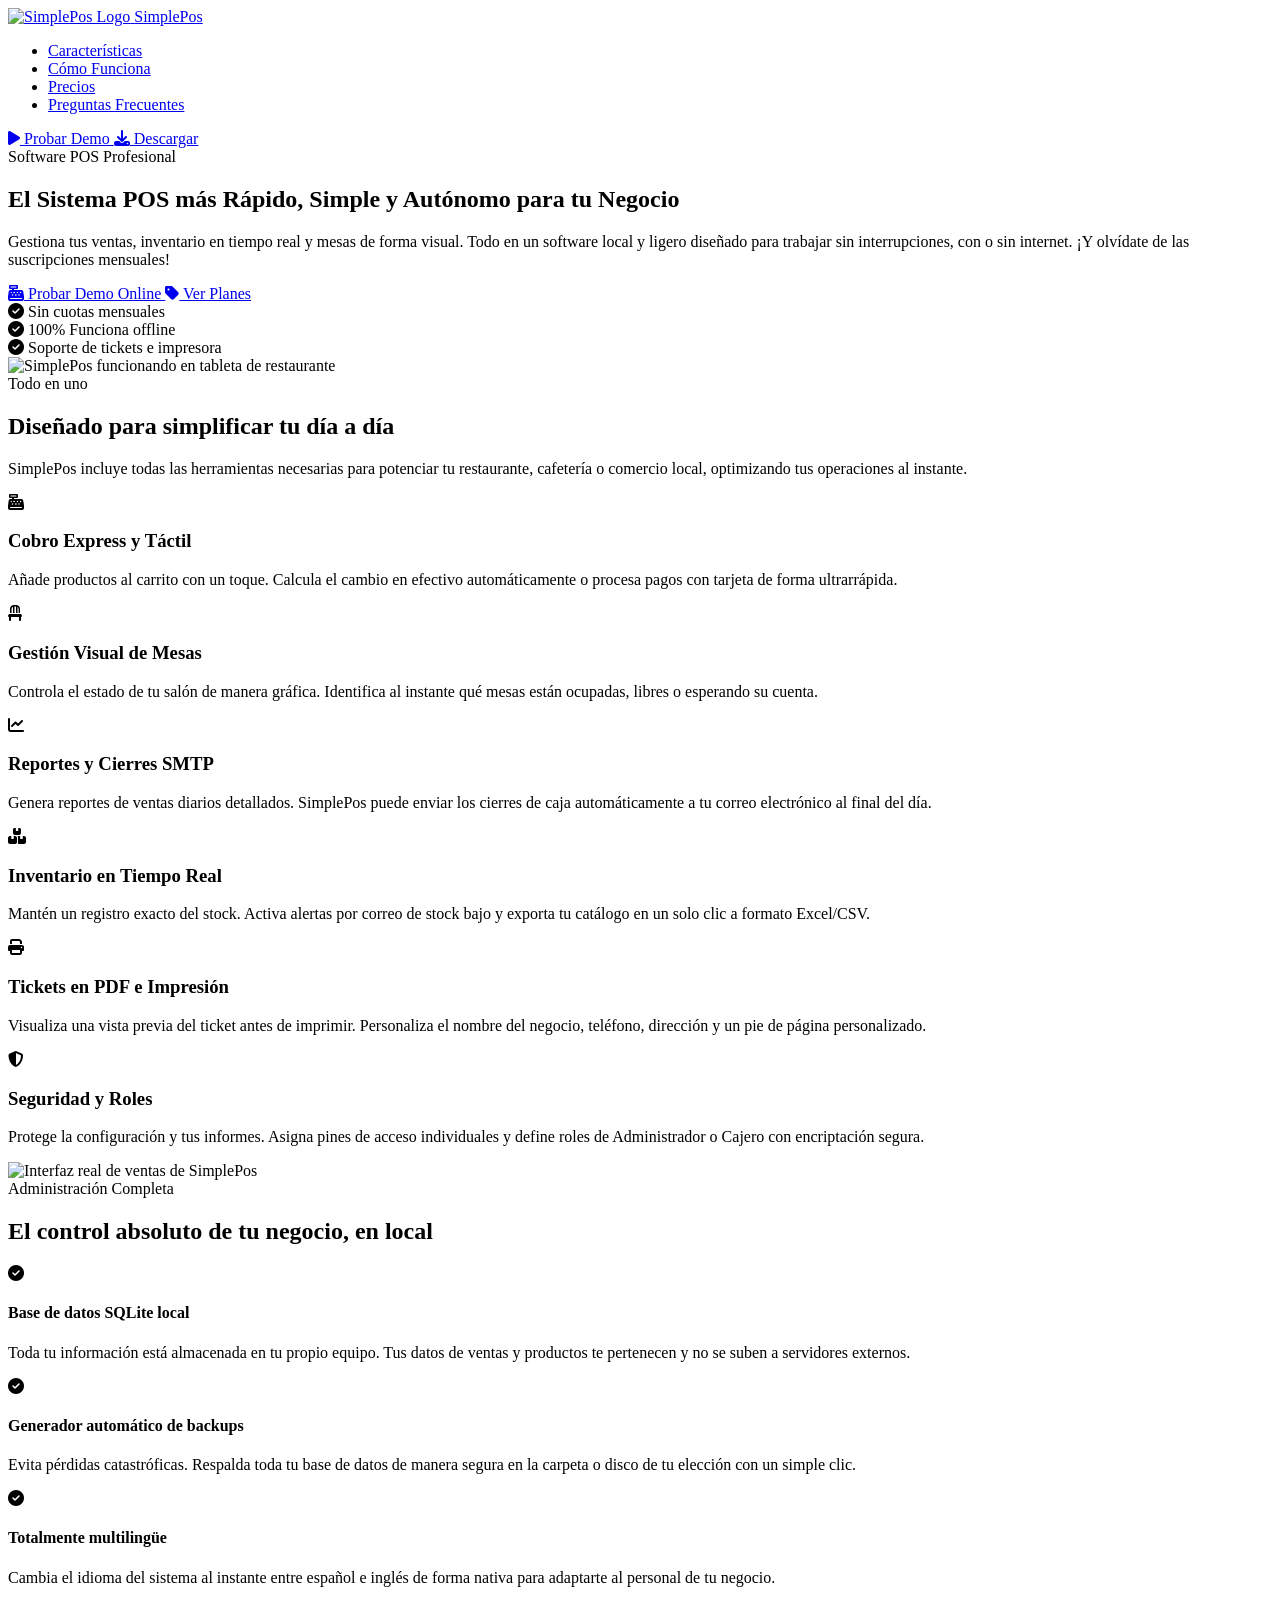
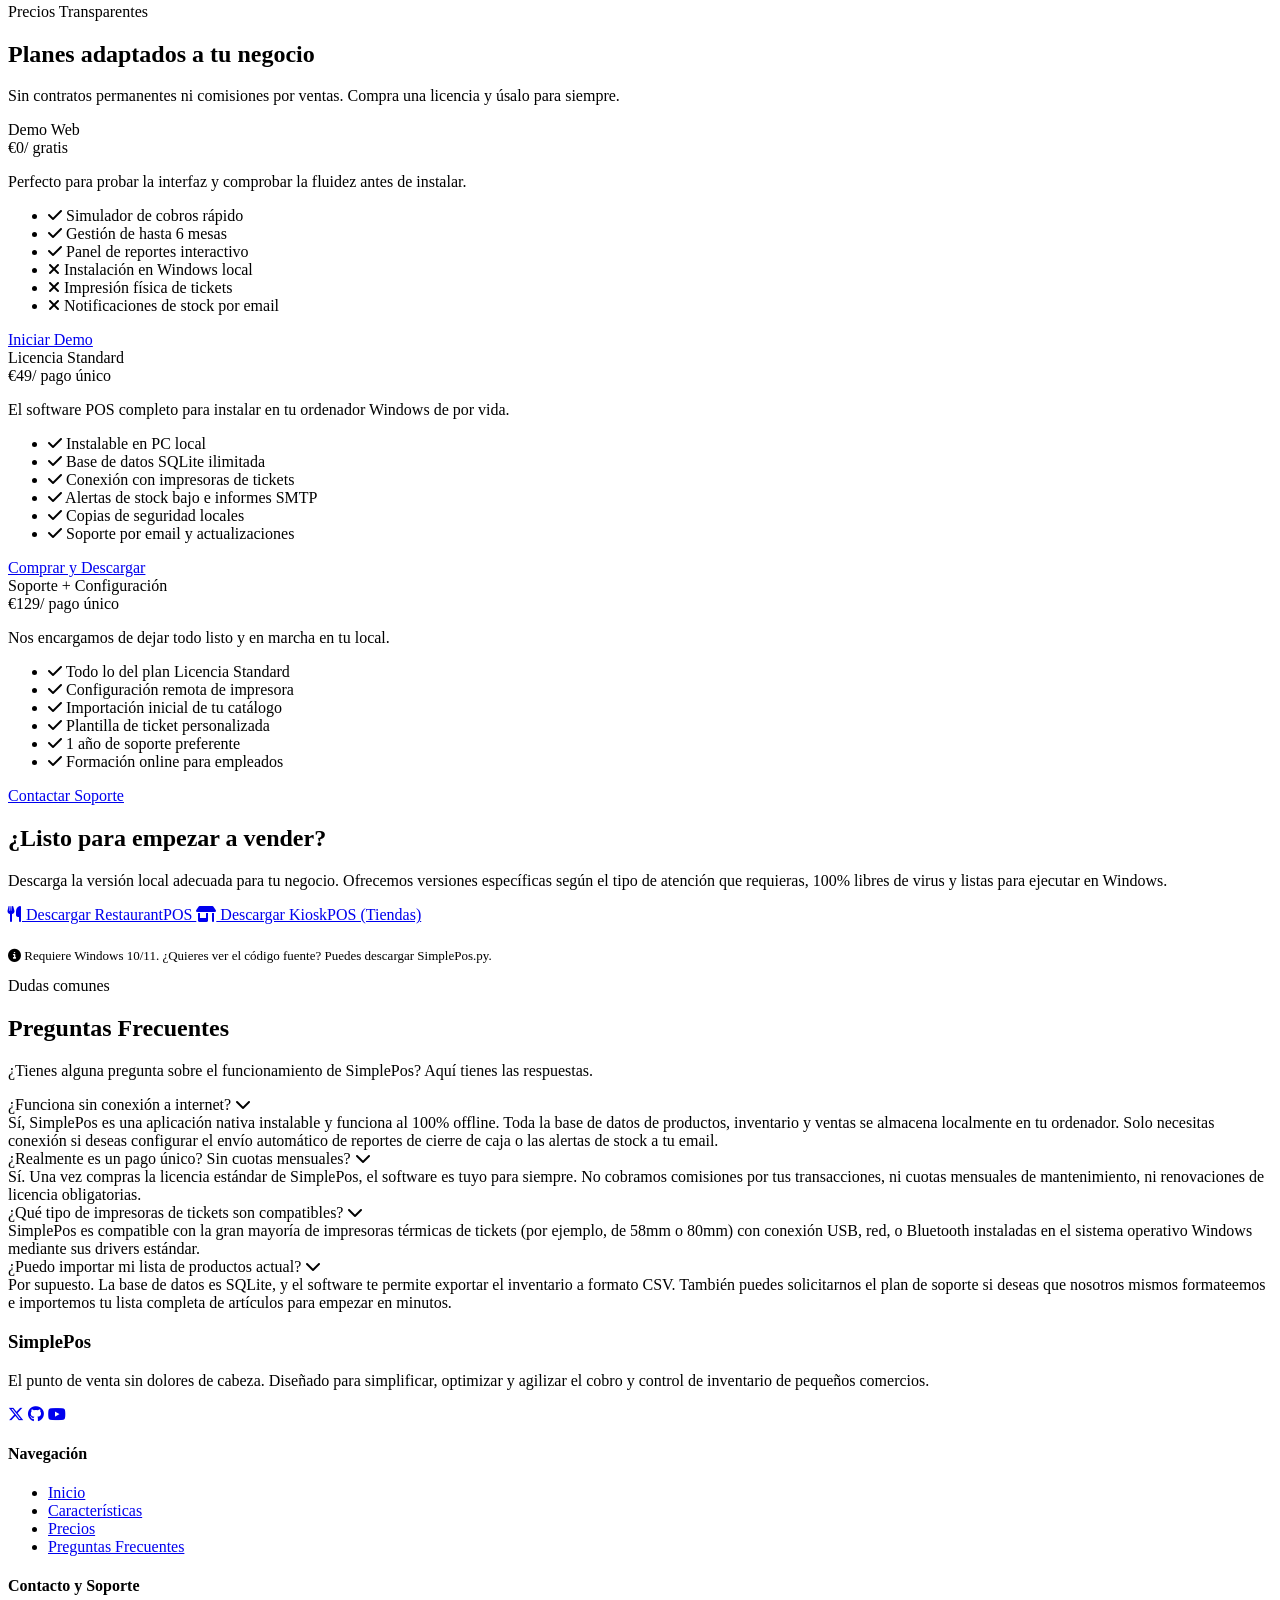
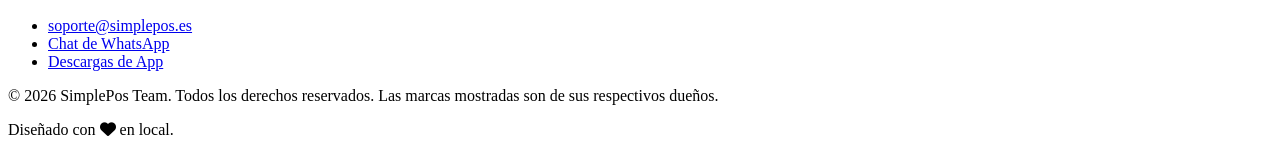
==== index.html @ b53ae9b7 "upload: add index.html" ====
<!DOCTYPE html>
<html lang="es">
<head>
    <meta charset="UTF-8">
    <meta name="viewport" content="width=device-width, initial-scale=1.0">
    <title>SimplePos - El Sistema de Punto de Venta Definitivo y Sin Comisiones</title>
    <meta name="description" content="Simplifica las ventas, inventario y mesas de tu restaurante o tienda con SimplePos. Software POS rápido local para Windows y demo Web. Pago único de por vida.">
    
    <!-- Stylesheets -->
    <link rel="stylesheet" href="styles.css">
    <link href="https://fonts.googleapis.com/css2?family=Outfit:wght@300;400;500;600;700;800&display=swap" rel="stylesheet">
    <link rel="stylesheet" href="https://cdnjs.cloudflare.com/ajax/libs/font-awesome/6.4.0/css/all.min.css">
</head>
<body>

    <!-- NAVBAR -->
    <header class="navbar-container glass" id="site-header">
        <div class="container">
            <div class="nav-wrapper">
                <a href="#" class="logo-link" id="nav-logo">
                    <img src="assets/logo.png" alt="SimplePos Logo" class="logo-img">
                    <span class="logo-text">SimplePos</span>
                </a>
                
                <ul class="nav-links">
                    <li><a href="#features" id="link-features">Características</a></li>
                    <li><a href="#details" id="link-details">Cómo Funciona</a></li>
                    <li><a href="#pricing" id="link-pricing">Precios</a></li>
                    <li><a href="#faq" id="link-faq">Preguntas Frecuentes</a></li>
                </ul>
                
                <div class="nav-actions">
                    <a href="./demo/index.html" class="btn btn-secondary" id="nav-btn-demo" target="_blank">
                        <i class="fa-solid fa-play"></i> Probar Demo
                    </a>
                    <a href="#download" class="btn btn-primary" id="nav-btn-download">
                        <i class="fa-solid fa-download"></i> Descargar
                    </a>
                </div>
            </div>
        </div>
    </header>

    <!-- HERO SECTION -->
    <section class="hero" id="home">
        <div class="container">
            <div class="hero-grid">
                <div class="hero-content">
                    <span class="section-tag">Software POS Profesional</span>
                    <h1 id="hero-main-title">El Sistema POS más Rápido, Simple y Autónomo para tu Negocio</h1>
                    <p>Gestiona tus ventas, inventario en tiempo real y mesas de forma visual. Todo en un software local y ligero diseñado para trabajar sin interrupciones, con o sin internet. ¡Y olvídate de las suscripciones mensuales!</p>
                    
                    <div class="hero-ctas">
                        <a href="./demo/index.html" class="btn btn-primary btn-large" id="hero-btn-demo" target="_blank">
                            <i class="fa-solid fa-cash-register"></i> Probar Demo Online
                        </a>
                        <a href="#pricing" class="btn btn-secondary btn-large" id="hero-btn-pricing">
                            <i class="fa-solid fa-tag"></i> Ver Planes
                        </a>
                    </div>
                    
                    <div class="hero-badges">
                        <div class="hero-badge">
                            <i class="fa-solid fa-circle-check"></i>
                            <span>Sin cuotas mensuales</span>
                        </div>
                        <div class="hero-badge">
                            <i class="fa-solid fa-circle-check"></i>
                            <span>100% Funciona offline</span>
                        </div>
                        <div class="hero-badge">
                            <i class="fa-solid fa-circle-check"></i>
                            <span>Soporte de tickets e impresora</span>
                        </div>
                    </div>
                </div>
                
                <div class="hero-media">
                    <div class="hero-mockup-wrapper">
                        <img src="assets/hero.png" alt="SimplePos funcionando en tableta de restaurante" class="hero-img" id="hero-image-mockup">
                    </div>
                </div>
            </div>
        </div>
    </section>

    <!-- FEATURES SECTION -->
    <section class="features" id="features">
        <div class="container">
            <div class="section-header">
                <span class="section-tag">Todo en uno</span>
                <h2 class="section-title">Diseñado para simplificar tu día a día</h2>
                <p class="section-desc">SimplePos incluye todas las herramientas necesarias para potenciar tu restaurante, cafetería o comercio local, optimizando tus operaciones al instante.</p>
            </div>
            
            <div class="features-grid">
                <!-- Feature 1 -->
                <div class="feature-card glass">
                    <div class="feature-icon-wrapper">
                        <i class="fa-solid fa-cash-register"></i>
                    </div>
                    <h3>Cobro Express y Táctil</h3>
                    <p>Añade productos al carrito con un toque. Calcula el cambio en efectivo automáticamente o procesa pagos con tarjeta de forma ultrarrápida.</p>
                </div>
                
                <!-- Feature 2 -->
                <div class="feature-card glass">
                    <div class="feature-icon-wrapper">
                        <i class="fa-solid fa-chair"></i>
                    </div>
                    <h3>Gestión Visual de Mesas</h3>
                    <p>Controla el estado de tu salón de manera gráfica. Identifica al instante qué mesas están ocupadas, libres o esperando su cuenta.</p>
                </div>
                
                <!-- Feature 3 -->
                <div class="feature-card glass">
                    <div class="feature-icon-wrapper">
                        <i class="fa-solid fa-chart-line"></i>
                    </div>
                    <h3>Reportes y Cierres SMTP</h3>
                    <p>Genera reportes de ventas diarios detallados. SimplePos puede enviar los cierres de caja automáticamente a tu correo electrónico al final del día.</p>
                </div>
                
                <!-- Feature 4 -->
                <div class="feature-card glass">
                    <div class="feature-icon-wrapper">
                        <i class="fa-solid fa-boxes-stacked"></i>
                    </div>
                    <h3>Inventario en Tiempo Real</h3>
                    <p>Mantén un registro exacto del stock. Activa alertas por correo de stock bajo y exporta tu catálogo en un solo clic a formato Excel/CSV.</p>
                </div>
                
                <!-- Feature 5 -->
                <div class="feature-card glass">
                    <div class="feature-icon-wrapper">
                        <i class="fa-solid fa-print"></i>
                    </div>
                    <h3>Tickets en PDF e Impresión</h3>
                    <p>Visualiza una vista previa del ticket antes de imprimir. Personaliza el nombre del negocio, teléfono, dirección y un pie de página personalizado.</p>
                </div>
                
                <!-- Feature 6 -->
                <div class="feature-card glass">
                    <div class="feature-icon-wrapper">
                        <i class="fa-solid fa-shield-halved"></i>
                    </div>
                    <h3>Seguridad y Roles</h3>
                    <p>Protege la configuración y tus informes. Asigna pines de acceso individuales y define roles de Administrador o Cajero con encriptación segura.</p>
                </div>
            </div>
        </div>
    </section>

    <!-- PRODUCT DETAILS -->
    <section class="details" id="details">
        <div class="container">
            <div class="details-grid">
                <div class="details-media">
                    <div class="hero-mockup-wrapper">
                        <img src="assets/app_screenshot.png" alt="Interfaz real de ventas de SimplePos" class="details-img" id="details-image-mockup">
                    </div>
                </div>
                
                <div class="details-list">
                    <span class="section-tag">Administración Completa</span>
                    <h2 class="section-title">El control absoluto de tu negocio, en local</h2>
                    
                    <div class="details-item">
                        <div class="details-item-icon">
                            <i class="fa-solid fa-circle-check"></i>
                        </div>
                        <div class="details-item-text">
                            <h4>Base de datos SQLite local</h4>
                            <p>Toda tu información está almacenada en tu propio equipo. Tus datos de ventas y productos te pertenecen y no se suben a servidores externos.</p>
                        </div>
                    </div>
                    
                    <div class="details-item">
                        <div class="details-item-icon">
                            <i class="fa-solid fa-circle-check"></i>
                        </div>
                        <div class="details-item-text">
                            <h4>Generador automático de backups</h4>
                            <p>Evita pérdidas catastróficas. Respalda toda tu base de datos de manera segura en la carpeta o disco de tu elección con un simple clic.</p>
                        </div>
                    </div>
                    
                    <div class="details-item">
                        <div class="details-item-icon">
                            <i class="fa-solid fa-circle-check"></i>
                        </div>
                        <div class="details-item-text">
                            <h4>Totalmente multilingüe</h4>
                            <p>Cambia el idioma del sistema al instante entre español e inglés de forma nativa para adaptarte al personal de tu negocio.</p>
                        </div>
                    </div>
                </div>
            </div>
        </div>
    </section>

    <!-- PRICING SECTION -->
    <section class="pricing" id="pricing">
        <div class="container">
            <div class="section-header">
                <span class="section-tag">Precios Transparentes</span>
                <h2 class="section-title">Planes adaptados a tu negocio</h2>
                <p class="section-desc">Sin contratos permanentes ni comisiones por ventas. Compra una licencia y úsalo para siempre.</p>
            </div>
            
            <div class="pricing-grid">
                <!-- Plan 1 -->
                <div class="pricing-card glass" id="pricing-plan-demo">
                    <span class="plan-name">Demo Web</span>
                    <div class="plan-price">€0<span>/ gratis</span></div>
                    <p class="plan-desc">Perfecto para probar la interfaz y comprobar la fluidez antes de instalar.</p>
                    <ul class="plan-features">
                        <li><i class="fa-solid fa-check"></i> Simulador de cobros rápido</li>
                        <li><i class="fa-solid fa-check"></i> Gestión de hasta 6 mesas</li>
                        <li><i class="fa-solid fa-check"></i> Panel de reportes interactivo</li>
                        <li class="disabled"><i class="fa-solid fa-xmark"></i> Instalación en Windows local</li>
                        <li class="disabled"><i class="fa-solid fa-xmark"></i> Impresión física de tickets</li>
                        <li class="disabled"><i class="fa-solid fa-xmark"></i> Notificaciones de stock por email</li>
                    </ul>
                    <a href="./demo/index.html" class="btn btn-secondary" id="btn-buy-demo" target="_blank">Iniciar Demo</a>
                </div>
                
                <!-- Plan 2 (Popular) -->
                <div class="pricing-card glass popular" id="pricing-plan-pro">
                    <span class="plan-name">Licencia Standard</span>
                    <div class="plan-price">€49<span>/ pago único</span></div>
                    <p class="plan-desc">El software POS completo para instalar en tu ordenador Windows de por vida.</p>
                    <ul class="plan-features">
                        <li><i class="fa-solid fa-check"></i> Instalable en PC local</li>
                        <li><i class="fa-solid fa-check"></i> Base de datos SQLite ilimitada</li>
                        <li><i class="fa-solid fa-check"></i> Conexión con impresoras de tickets</li>
                        <li><i class="fa-solid fa-check"></i> Alertas de stock bajo e informes SMTP</li>
                        <li><i class="fa-solid fa-check"></i> Copias de seguridad locales</li>
                        <li><i class="fa-solid fa-check"></i> Soporte por email y actualizaciones</li>
                    </ul>
                    <a href="#download" class="btn btn-primary" id="btn-buy-standard">Comprar y Descargar</a>
                </div>
                
                <!-- Plan 3 -->
                <div class="pricing-card glass" id="pricing-plan-enterprise">
                    <span class="plan-name">Soporte + Configuración</span>
                    <div class="plan-price">€129<span>/ pago único</span></div>
                    <p class="plan-desc">Nos encargamos de dejar todo listo y en marcha en tu local.</p>
                    <ul class="plan-features">
                        <li><i class="fa-solid fa-check"></i> Todo lo del plan Licencia Standard</li>
                        <li><i class="fa-solid fa-check"></i> Configuración remota de impresora</li>
                        <li><i class="fa-solid fa-check"></i> Importación inicial de tu catálogo</li>
                        <li><i class="fa-solid fa-check"></i> Plantilla de ticket personalizada</li>
                        <li><i class="fa-solid fa-check"></i> 1 año de soporte preferente</li>
                        <li><i class="fa-solid fa-check"></i> Formación online para empleados</li>
                    </ul>
                    <a href="https://wa.me/34600000000?text=Hola,%20estoy%20interesado%20en%20el%20plan%20soporte%20de%20SimplePos" class="btn btn-secondary" id="btn-buy-custom" target="_blank">Contactar Soporte</a>
                </div>
            </div>
        </div>
    </section>

    <!-- DOWNLOAD SECTION -->
    <section class="download-section" id="download">
        <div class="container">
            <div class="download-box glass">
                <h2>¿Listo para empezar a vender?</h2>
                <p>Descarga la versión local adecuada para tu negocio. Ofrecemos versiones específicas según el tipo de atención que requieras, 100% libres de virus y listas para ejecutar en Windows.</p>
                
                <div class="download-buttons">
                    <a href="https://github.com/Chemantastico87/simplepos/releases/download/v1.0.0/RestaurantPOS.exe" class="btn btn-primary btn-large" id="dl-restaurant-pos" download>
                        <i class="fa-solid fa-utensils"></i> Descargar RestaurantPOS
                    </a>
                    <a href="https://github.com/Chemantastico87/simplepos/releases/download/v1.0.0/KioskPOS.exe" class="btn btn-secondary btn-large" id="dl-kiosk-pos" download>
                        <i class="fa-solid fa-shop"></i> Descargar KioskPOS (Tiendas)
                    </a>
                </div>
                <p style="margin-top: 24px; font-size: 13px; color: var(--text-muted);">
                    <i class="fa-solid fa-info-circle"></i> Requiere Windows 10/11. ¿Quieres ver el código fuente? Puedes descargar <a href="https://github.com/Chemantastico87/simplepos/releases/download/v1.0.0/SimplePos.py" style="color: var(--primary); text-decoration: none;" download>SimplePos.py</a>.
                </p>
            </div>
        </div>
    </section>

    <!-- FAQ SECTION -->
    <section class="faq" id="faq">
        <div class="container">
            <div class="section-header">
                <span class="section-tag">Dudas comunes</span>
                <h2 class="section-title">Preguntas Frecuentes</h2>
                <p class="section-desc">¿Tienes alguna pregunta sobre el funcionamiento de SimplePos? Aquí tienes las respuestas.</p>
            </div>
            
            <div class="faq-list">
                <!-- FAQ 1 -->
                <div class="faq-item glass" id="faq-item-1">
                    <div class="faq-question">
                        <span>¿Funciona sin conexión a internet?</span>
                        <i class="fa-solid fa-chevron-down"></i>
                    </div>
                    <div class="faq-answer">
                        Sí, SimplePos es una aplicación nativa instalable y funciona al 100% offline. Toda la base de datos de productos, inventario y ventas se almacena localmente en tu ordenador. Solo necesitas conexión si deseas configurar el envío automático de reportes de cierre de caja o las alertas de stock a tu email.
                    </div>
                </div>
                
                <!-- FAQ 2 -->
                <div class="faq-item glass" id="faq-item-2">
                    <div class="faq-question">
                        <span>¿Realmente es un pago único? Sin cuotas mensuales?</span>
                        <i class="fa-solid fa-chevron-down"></i>
                    </div>
                    <div class="faq-answer">
                        Sí. Una vez compras la licencia estándar de SimplePos, el software es tuyo para siempre. No cobramos comisiones por tus transacciones, ni cuotas mensuales de mantenimiento, ni renovaciones de licencia obligatorias.
                    </div>
                </div>
                
                <!-- FAQ 3 -->
                <div class="faq-item glass" id="faq-item-3">
                    <div class="faq-question">
                        <span>¿Qué tipo de impresoras de tickets son compatibles?</span>
                        <i class="fa-solid fa-chevron-down"></i>
                    </div>
                    <div class="faq-answer">
                        SimplePos es compatible con la gran mayoría de impresoras térmicas de tickets (por ejemplo, de 58mm o 80mm) con conexión USB, red, o Bluetooth instaladas en el sistema operativo Windows mediante sus drivers estándar.
                    </div>
                </div>
                
                <!-- FAQ 4 -->
                <div class="faq-item glass" id="faq-item-4">
                    <div class="faq-question">
                        <span>¿Puedo importar mi lista de productos actual?</span>
                        <i class="fa-solid fa-chevron-down"></i>
                    </div>
                    <div class="faq-answer">
                        Por supuesto. La base de datos es SQLite, y el software te permite exportar el inventario a formato CSV. También puedes solicitarnos el plan de soporte si deseas que nosotros mismos formateemos e importemos tu lista completa de artículos para empezar en minutos.
                    </div>
                </div>
            </div>
        </div>
    </section>

    <!-- FOOTER -->
    <footer>
        <div class="container">
            <div class="footer-grid">
                <div class="footer-brand">
                    <h3>SimplePos</h3>
                    <p>El punto de venta sin dolores de cabeza. Diseñado para simplificar, optimizar y agilizar el cobro y control de inventario de pequeños comercios.</p>
                    <div class="footer-socials">
                        <a href="#" id="soc-twitter"><i class="fa-brands fa-x-twitter"></i></a>
                        <a href="#" id="soc-github"><i class="fa-brands fa-github"></i></a>
                        <a href="#" id="soc-youtube"><i class="fa-brands fa-youtube"></i></a>
                    </div>
                </div>
                
                <div class="footer-links">
                    <h4>Navegación</h4>
                    <ul>
                        <li><a href="#home">Inicio</a></li>
                        <li><a href="#features">Características</a></li>
                        <li><a href="#pricing">Precios</a></li>
                        <li><a href="#faq">Preguntas Frecuentes</a></li>
                    </ul>
                </div>
                
                <div class="footer-links">
                    <h4>Contacto y Soporte</h4>
                    <ul>
                        <li><a href="mailto:soporte@simplepos.es">soporte@simplepos.es</a></li>
                        <li><a href="https://wa.me/34600000000" target="_blank">Chat de WhatsApp</a></li>
                        <li><a href="#download">Descargas de App</a></li>
                    </ul>
                </div>
            </div>
            
            <div class="footer-bottom">
                <p>&copy; 2026 SimplePos Team. Todos los derechos reservados. Las marcas mostradas son de sus respectivos dueños.</p>
                <p>Diseñado con <i class="fa-solid fa-heart" style="color: var(--primary);"></i> en local.</p>
            </div>
        </div>
    </footer>

    <!-- Interactive Scripts -->
    <script>
        // Header scroll effect
        window.addEventListener('scroll', function() {
            const header = document.getElementById('site-header');
            if (window.scrollY > 50) {
                header.classList.add('scrolled');
            } else {
                header.classList.remove('scrolled');
            }
        });

        // FAQ Accordion
        document.querySelectorAll('.faq-question').forEach(question => {
            question.addEventListener('click', () => {
                const item = question.parentElement;
                
                // Toggle active class on clicked item
                const isActive = item.classList.contains('active');
                
                // Collapse all other items
                document.querySelectorAll('.faq-item').forEach(faq => {
                    faq.classList.remove('active');
                });
                
                if (!isActive) {
                    item.classList.add('active');
                }
            });
        });
    </script>
</body>
</html>
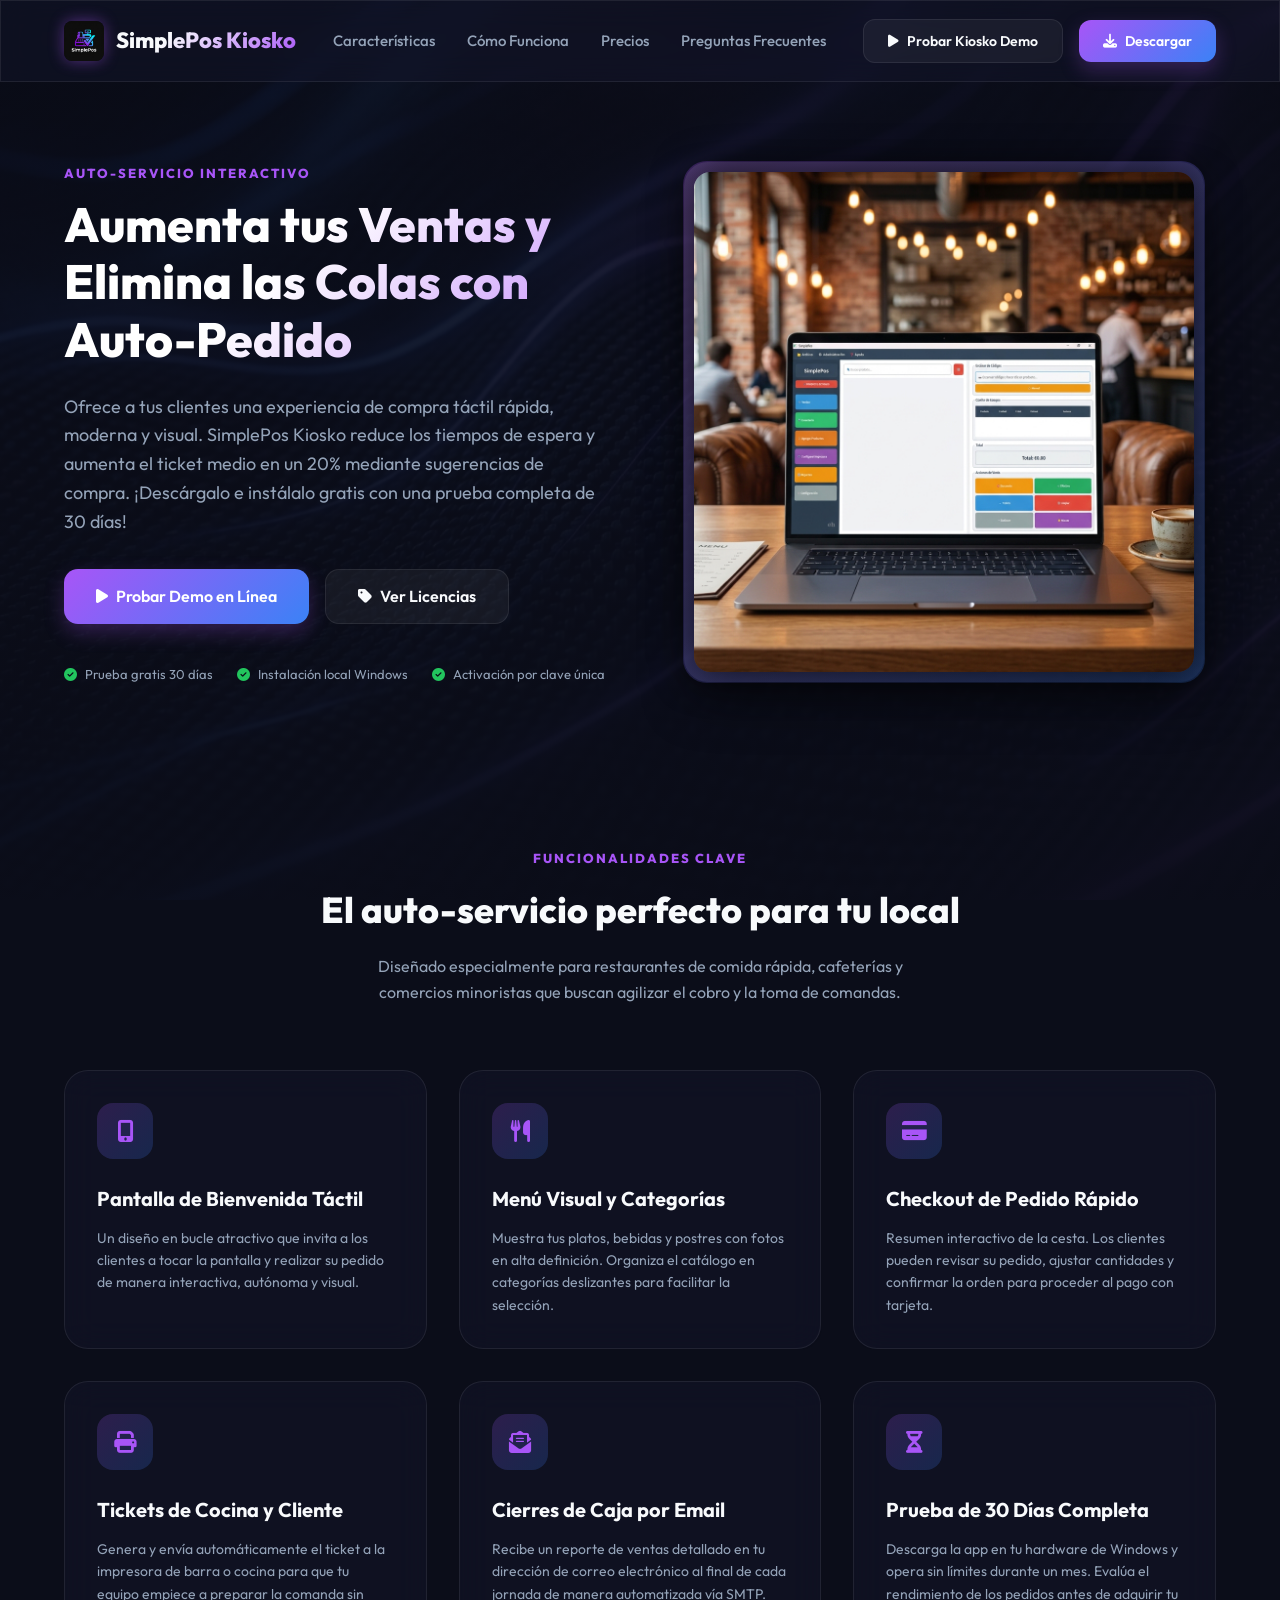
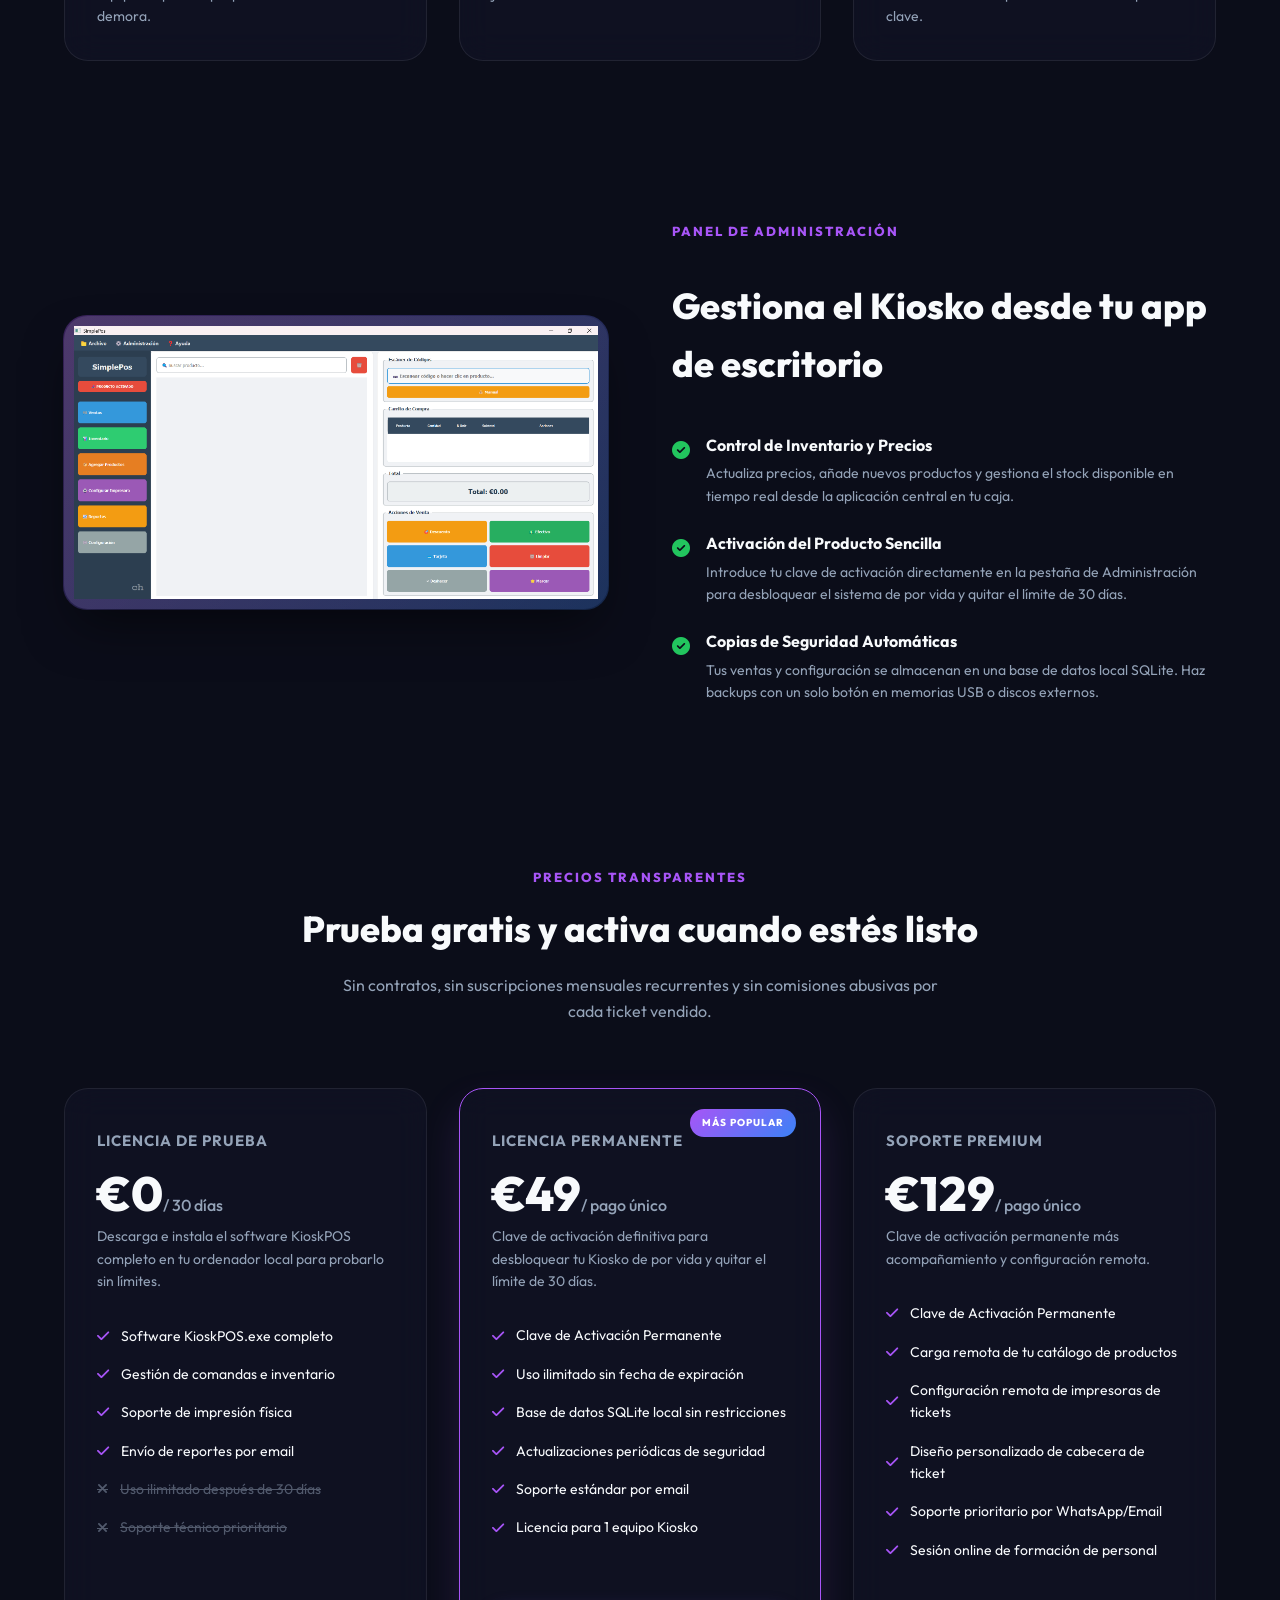
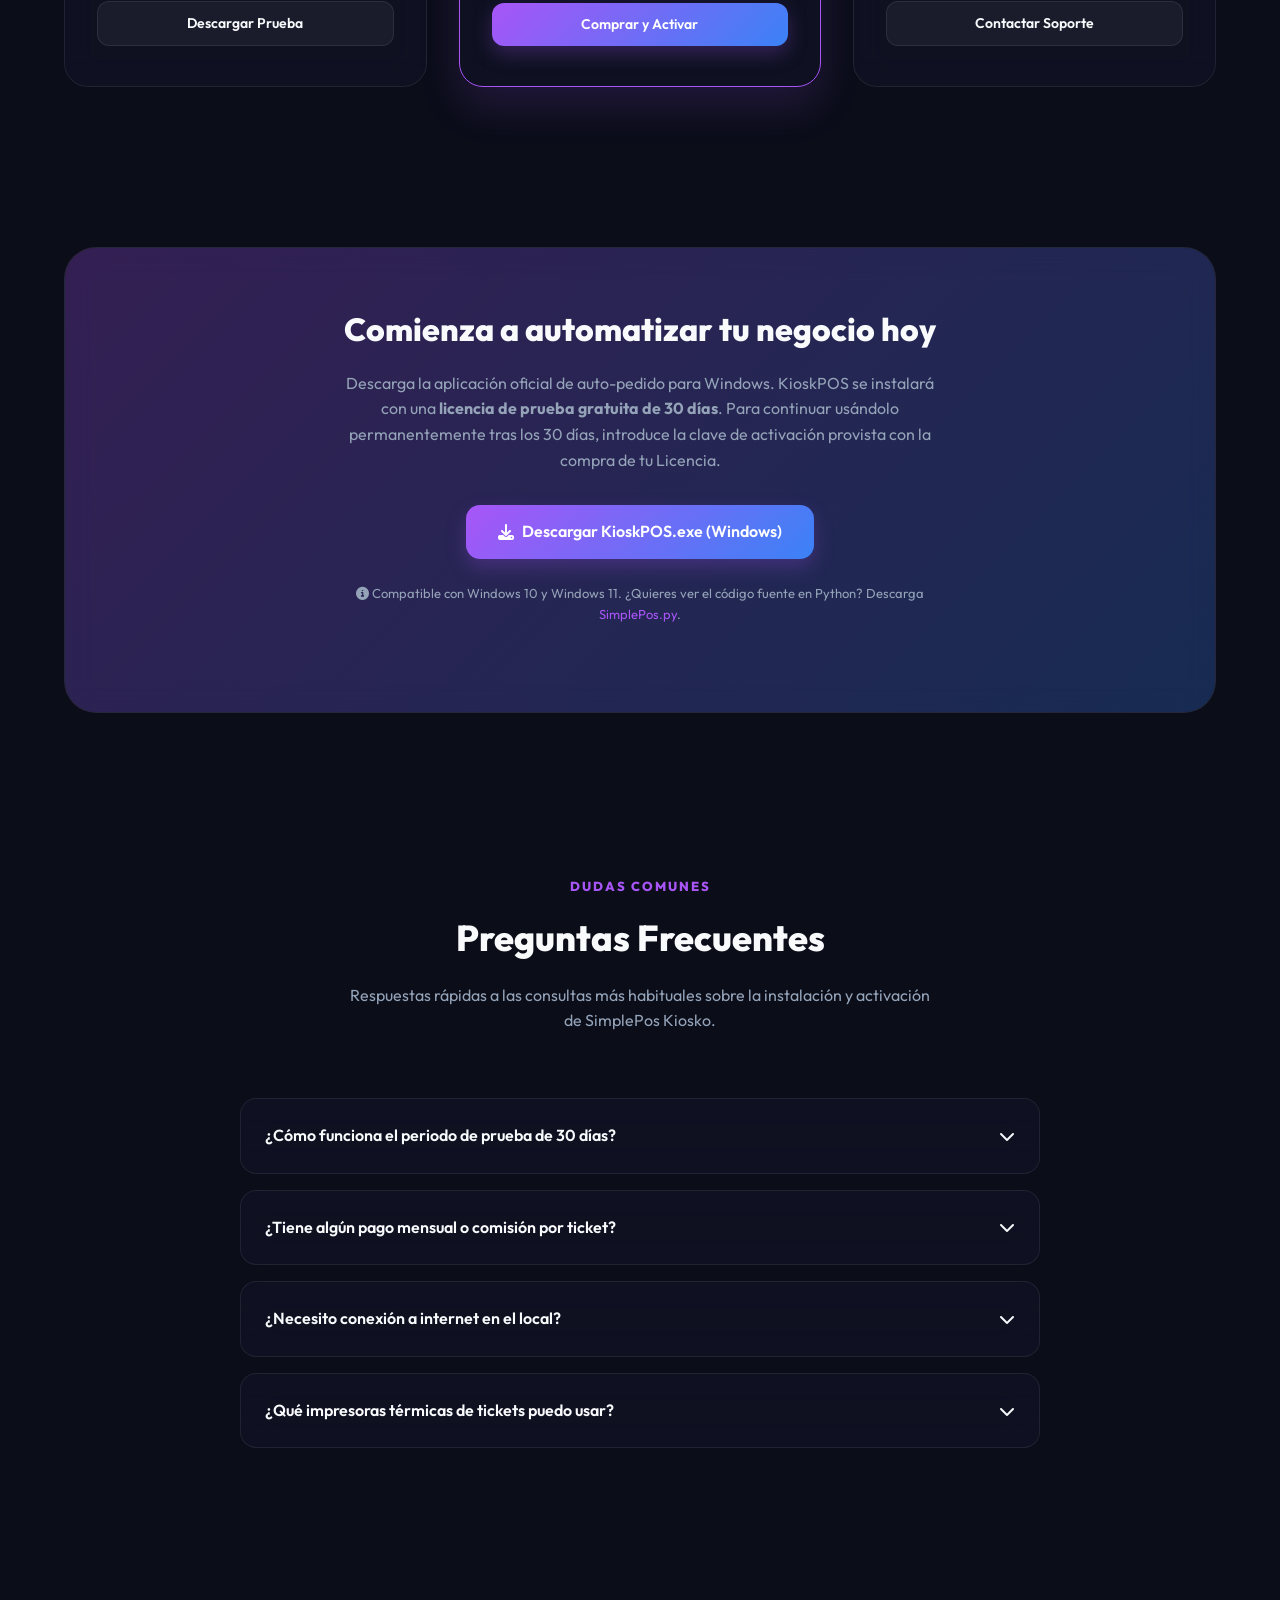
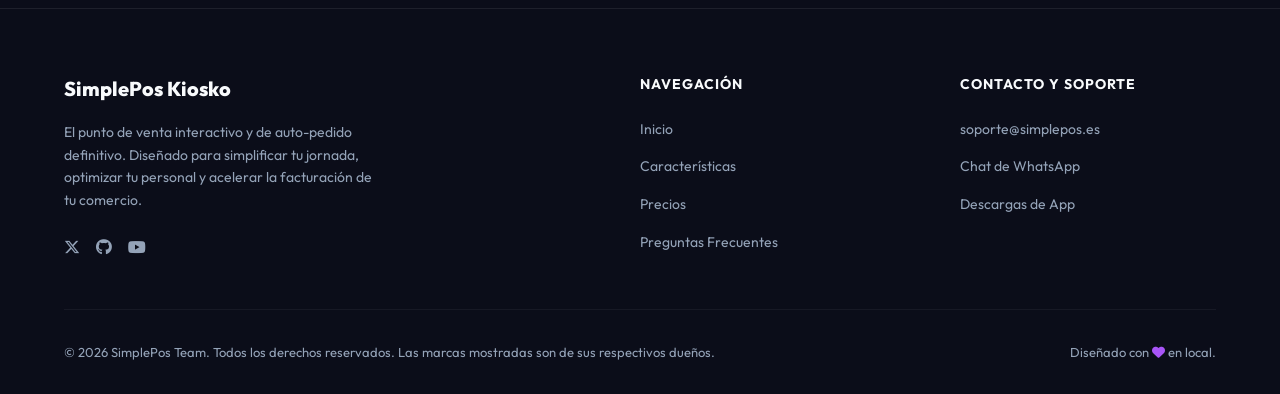
==== commit 3b89c164: "upload: update index.html" ====
--- a/index.html
+++ b/index.html
@@ -3,8 +3,8 @@
 <head>
     <meta charset="UTF-8">
     <meta name="viewport" content="width=device-width, initial-scale=1.0">
-    <title>SimplePos - El Sistema de Punto de Venta Definitivo y Sin Comisiones</title>
-    <meta name="description" content="Simplifica las ventas, inventario y mesas de tu restaurante o tienda con SimplePos. Software POS rápido local para Windows y demo Web. Pago único de por vida.">
+    <title>SimplePos Kiosko - El Sistema de Auto-Pedido Interactivo y Sin Comisiones</title>
+    <meta name="description" content="Optimiza las ventas de tu local con SimplePos Kiosko. Software de auto-pedido táctil para Windows. Descarga con 30 días de prueba gratuita y pago único.">
     
     <!-- Stylesheets -->
     <link rel="stylesheet" href="styles.css">
@@ -18,8 +18,8 @@
         <div class="container">
             <div class="nav-wrapper">
                 <a href="#" class="logo-link" id="nav-logo">
-                    <img src="assets/logo.png" alt="SimplePos Logo" class="logo-img">
-                    <span class="logo-text">SimplePos</span>
+                    <img src="assets/logo.png" alt="SimplePos Kiosko Logo" class="logo-img">
+                    <span class="logo-text">SimplePos Kiosko</span>
                 </a>
                 
                 <ul class="nav-links">
@@ -31,7 +31,7 @@
                 
                 <div class="nav-actions">
                     <a href="./demo/index.html" class="btn btn-secondary" id="nav-btn-demo" target="_blank">
-                        <i class="fa-solid fa-play"></i> Probar Demo
+                        <i class="fa-solid fa-play"></i> Probar Kiosko Demo
                     </a>
                     <a href="#download" class="btn btn-primary" id="nav-btn-download">
                         <i class="fa-solid fa-download"></i> Descargar
@@ -46,38 +46,38 @@
         <div class="container">
             <div class="hero-grid">
                 <div class="hero-content">
-                    <span class="section-tag">Software POS Profesional</span>
-                    <h1 id="hero-main-title">El Sistema POS más Rápido, Simple y Autónomo para tu Negocio</h1>
-                    <p>Gestiona tus ventas, inventario en tiempo real y mesas de forma visual. Todo en un software local y ligero diseñado para trabajar sin interrupciones, con o sin internet. ¡Y olvídate de las suscripciones mensuales!</p>
+                    <span class="section-tag">Auto-Servicio Interactivo</span>
+                    <h1 id="hero-main-title">Aumenta tus Ventas y Elimina las Colas con Auto-Pedido</h1>
+                    <p>Ofrece a tus clientes una experiencia de compra táctil rápida, moderna y visual. SimplePos Kiosko reduce los tiempos de espera y aumenta el ticket medio en un 20% mediante sugerencias de compra. ¡Descárgalo e instálalo gratis con una prueba completa de 30 días!</p>
                     
                     <div class="hero-ctas">
                         <a href="./demo/index.html" class="btn btn-primary btn-large" id="hero-btn-demo" target="_blank">
-                            <i class="fa-solid fa-cash-register"></i> Probar Demo Online
+                            <i class="fa-solid fa-play"></i> Probar Demo en Línea
                         </a>
                         <a href="#pricing" class="btn btn-secondary btn-large" id="hero-btn-pricing">
-                            <i class="fa-solid fa-tag"></i> Ver Planes
+                            <i class="fa-solid fa-tag"></i> Ver Licencias
                         </a>
                     </div>
                     
                     <div class="hero-badges">
                         <div class="hero-badge">
                             <i class="fa-solid fa-circle-check"></i>
-                            <span>Sin cuotas mensuales</span>
+                            <span>Prueba gratis 30 días</span>
                         </div>
                         <div class="hero-badge">
                             <i class="fa-solid fa-circle-check"></i>
-                            <span>100% Funciona offline</span>
+                            <span>Instalación local Windows</span>
                         </div>
                         <div class="hero-badge">
                             <i class="fa-solid fa-circle-check"></i>
-                            <span>Soporte de tickets e impresora</span>
+                            <span>Activación por clave única</span>
                         </div>
                     </div>
                 </div>
                 
                 <div class="hero-media">
                     <div class="hero-mockup-wrapper">
-                        <img src="assets/hero.png" alt="SimplePos funcionando en tableta de restaurante" class="hero-img" id="hero-image-mockup">
+                        <img src="assets/hero.png" alt="Terminal Kiosko de auto-pedido táctil" class="hero-img" id="hero-image-mockup">
                     </div>
                 </div>
             </div>
@@ -88,64 +88,64 @@
     <section class="features" id="features">
         <div class="container">
             <div class="section-header">
-                <span class="section-tag">Todo en uno</span>
-                <h2 class="section-title">Diseñado para simplificar tu día a día</h2>
-                <p class="section-desc">SimplePos incluye todas las herramientas necesarias para potenciar tu restaurante, cafetería o comercio local, optimizando tus operaciones al instante.</p>
+                <span class="section-tag">Funcionalidades Clave</span>
+                <h2 class="section-title">El auto-servicio perfecto para tu local</h2>
+                <p class="section-desc">Diseñado especialmente para restaurantes de comida rápida, cafeterías y comercios minoristas que buscan agilizar el cobro y la toma de comandas.</p>
             </div>
             
             <div class="features-grid">
                 <!-- Feature 1 -->
                 <div class="feature-card glass">
                     <div class="feature-icon-wrapper">
-                        <i class="fa-solid fa-cash-register"></i>
-                    </div>
-                    <h3>Cobro Express y Táctil</h3>
-                    <p>Añade productos al carrito con un toque. Calcula el cambio en efectivo automáticamente o procesa pagos con tarjeta de forma ultrarrápida.</p>
+                        <i class="fa-solid fa-mobile-screen-button"></i>
+                    </div>
+                    <h3>Pantalla de Bienvenida Táctil</h3>
+                    <p>Un diseño en bucle atractivo que invita a los clientes a tocar la pantalla y realizar su pedido de manera interactiva, autónoma y visual.</p>
                 </div>
                 
                 <!-- Feature 2 -->
                 <div class="feature-card glass">
                     <div class="feature-icon-wrapper">
-                        <i class="fa-solid fa-chair"></i>
-                    </div>
-                    <h3>Gestión Visual de Mesas</h3>
-                    <p>Controla el estado de tu salón de manera gráfica. Identifica al instante qué mesas están ocupadas, libres o esperando su cuenta.</p>
+                        <i class="fa-solid fa-utensils"></i>
+                    </div>
+                    <h3>Menú Visual y Categorías</h3>
+                    <p>Muestra tus platos, bebidas y postres con fotos en alta definición. Organiza el catálogo en categorías deslizantes para facilitar la selección.</p>
                 </div>
                 
                 <!-- Feature 3 -->
                 <div class="feature-card glass">
                     <div class="feature-icon-wrapper">
-                        <i class="fa-solid fa-chart-line"></i>
-                    </div>
-                    <h3>Reportes y Cierres SMTP</h3>
-                    <p>Genera reportes de ventas diarios detallados. SimplePos puede enviar los cierres de caja automáticamente a tu correo electrónico al final del día.</p>
+                        <i class="fa-solid fa-credit-card"></i>
+                    </div>
+                    <h3>Checkout de Pedido Rápido</h3>
+                    <p>Resumen interactivo de la cesta. Los clientes pueden revisar su pedido, ajustar cantidades y confirmar la orden para proceder al pago con tarjeta.</p>
                 </div>
                 
                 <!-- Feature 4 -->
                 <div class="feature-card glass">
                     <div class="feature-icon-wrapper">
-                        <i class="fa-solid fa-boxes-stacked"></i>
-                    </div>
-                    <h3>Inventario en Tiempo Real</h3>
-                    <p>Mantén un registro exacto del stock. Activa alertas por correo de stock bajo y exporta tu catálogo en un solo clic a formato Excel/CSV.</p>
+                        <i class="fa-solid fa-print"></i>
+                    </div>
+                    <h3>Tickets de Cocina y Cliente</h3>
+                    <p>Genera y envía automáticamente el ticket a la impresora de barra o cocina para que tu equipo empiece a preparar la comanda sin demora.</p>
                 </div>
                 
                 <!-- Feature 5 -->
                 <div class="feature-card glass">
                     <div class="feature-icon-wrapper">
-                        <i class="fa-solid fa-print"></i>
-                    </div>
-                    <h3>Tickets en PDF e Impresión</h3>
-                    <p>Visualiza una vista previa del ticket antes de imprimir. Personaliza el nombre del negocio, teléfono, dirección y un pie de página personalizado.</p>
+                        <i class="fa-solid fa-envelope-open-text"></i>
+                    </div>
+                    <h3>Cierres de Caja por Email</h3>
+                    <p>Recibe un reporte de ventas detallado en tu dirección de correo electrónico al final de cada jornada de manera automatizada vía SMTP.</p>
                 </div>
                 
                 <!-- Feature 6 -->
                 <div class="feature-card glass">
                     <div class="feature-icon-wrapper">
-                        <i class="fa-solid fa-shield-halved"></i>
-                    </div>
-                    <h3>Seguridad y Roles</h3>
-                    <p>Protege la configuración y tus informes. Asigna pines de acceso individuales y define roles de Administrador o Cajero con encriptación segura.</p>
+                        <i class="fa-solid fa-hourglass-half"></i>
+                    </div>
+                    <h3>Prueba de 30 Días Completa</h3>
+                    <p>Descarga la app en tu hardware de Windows y opera sin límites durante un mes. Evalúa el rendimiento de los pedidos antes de adquirir tu clave.</p>
                 </div>
             </div>
         </div>
@@ -157,21 +157,21 @@
             <div class="details-grid">
                 <div class="details-media">
                     <div class="hero-mockup-wrapper">
-                        <img src="assets/app_screenshot.png" alt="Interfaz real de ventas de SimplePos" class="details-img" id="details-image-mockup">
+                        <img src="assets/app_screenshot.png" alt="Panel de control administrativo de SimplePos" class="details-img" id="details-image-mockup">
                     </div>
                 </div>
                 
                 <div class="details-list">
-                    <span class="section-tag">Administración Completa</span>
-                    <h2 class="section-title">El control absoluto de tu negocio, en local</h2>
+                    <span class="section-tag">Panel de Administración</span>
+                    <h2 class="section-title">Gestiona el Kiosko desde tu app de escritorio</h2>
                     
                     <div class="details-item">
                         <div class="details-item-icon">
                             <i class="fa-solid fa-circle-check"></i>
                         </div>
                         <div class="details-item-text">
-                            <h4>Base de datos SQLite local</h4>
-                            <p>Toda tu información está almacenada en tu propio equipo. Tus datos de ventas y productos te pertenecen y no se suben a servidores externos.</p>
+                            <h4>Control de Inventario y Precios</h4>
+                            <p>Actualiza precios, añade nuevos productos y gestiona el stock disponible en tiempo real desde la aplicación central en tu caja.</p>
                         </div>
                     </div>
                     
@@ -180,8 +180,8 @@
                             <i class="fa-solid fa-circle-check"></i>
                         </div>
                         <div class="details-item-text">
-                            <h4>Generador automático de backups</h4>
-                            <p>Evita pérdidas catastróficas. Respalda toda tu base de datos de manera segura en la carpeta o disco de tu elección con un simple clic.</p>
+                            <h4>Activación del Producto Sencilla</h4>
+                            <p>Introduce tu clave de activación directamente en la pestaña de Administración para desbloquear el sistema de por vida y quitar el límite de 30 días.</p>
                         </div>
                     </div>
                     
@@ -190,8 +190,8 @@
                             <i class="fa-solid fa-circle-check"></i>
                         </div>
                         <div class="details-item-text">
-                            <h4>Totalmente multilingüe</h4>
-                            <p>Cambia el idioma del sistema al instante entre español e inglés de forma nativa para adaptarte al personal de tu negocio.</p>
+                            <h4>Copias de Seguridad Automáticas</h4>
+                            <p>Tus ventas y configuración se almacenan en una base de datos local SQLite. Haz backups con un solo botón en memorias USB o discos externos.</p>
                         </div>
                     </div>
                 </div>
@@ -204,57 +204,57 @@
         <div class="container">
             <div class="section-header">
                 <span class="section-tag">Precios Transparentes</span>
-                <h2 class="section-title">Planes adaptados a tu negocio</h2>
-                <p class="section-desc">Sin contratos permanentes ni comisiones por ventas. Compra una licencia y úsalo para siempre.</p>
+                <h2 class="section-title">Prueba gratis y activa cuando estés listo</h2>
+                <p class="section-desc">Sin contratos, sin suscripciones mensuales recurrentes y sin comisiones abusivas por cada ticket vendido.</p>
             </div>
             
             <div class="pricing-grid">
                 <!-- Plan 1 -->
                 <div class="pricing-card glass" id="pricing-plan-demo">
-                    <span class="plan-name">Demo Web</span>
-                    <div class="plan-price">€0<span>/ gratis</span></div>
-                    <p class="plan-desc">Perfecto para probar la interfaz y comprobar la fluidez antes de instalar.</p>
+                    <span class="plan-name">Licencia de Prueba</span>
+                    <div class="plan-price">€0<span>/ 30 días</span></div>
+                    <p class="plan-desc">Descarga e instala el software KioskPOS completo en tu ordenador local para probarlo sin límites.</p>
                     <ul class="plan-features">
-                        <li><i class="fa-solid fa-check"></i> Simulador de cobros rápido</li>
-                        <li><i class="fa-solid fa-check"></i> Gestión de hasta 6 mesas</li>
-                        <li><i class="fa-solid fa-check"></i> Panel de reportes interactivo</li>
-                        <li class="disabled"><i class="fa-solid fa-xmark"></i> Instalación en Windows local</li>
-                        <li class="disabled"><i class="fa-solid fa-xmark"></i> Impresión física de tickets</li>
-                        <li class="disabled"><i class="fa-solid fa-xmark"></i> Notificaciones de stock por email</li>
+                        <li><i class="fa-solid fa-check"></i> Software KioskPOS.exe completo</li>
+                        <li><i class="fa-solid fa-check"></i> Gestión de comandas e inventario</li>
+                        <li><i class="fa-solid fa-check"></i> Soporte de impresión física</li>
+                        <li><i class="fa-solid fa-check"></i> Envío de reportes por email</li>
+                        <li class="disabled"><i class="fa-solid fa-xmark"></i> Uso ilimitado después de 30 días</li>
+                        <li class="disabled"><i class="fa-solid fa-xmark"></i> Soporte técnico prioritario</li>
                     </ul>
-                    <a href="./demo/index.html" class="btn btn-secondary" id="btn-buy-demo" target="_blank">Iniciar Demo</a>
+                    <a href="#download" class="btn btn-secondary" id="btn-buy-demo">Descargar Prueba</a>
                 </div>
                 
                 <!-- Plan 2 (Popular) -->
                 <div class="pricing-card glass popular" id="pricing-plan-pro">
-                    <span class="plan-name">Licencia Standard</span>
+                    <span class="plan-name">Licencia Permanente</span>
                     <div class="plan-price">€49<span>/ pago único</span></div>
-                    <p class="plan-desc">El software POS completo para instalar en tu ordenador Windows de por vida.</p>
+                    <p class="plan-desc">Clave de activación definitiva para desbloquear tu Kiosko de por vida y quitar el límite de 30 días.</p>
                     <ul class="plan-features">
-                        <li><i class="fa-solid fa-check"></i> Instalable en PC local</li>
-                        <li><i class="fa-solid fa-check"></i> Base de datos SQLite ilimitada</li>
-                        <li><i class="fa-solid fa-check"></i> Conexión con impresoras de tickets</li>
-                        <li><i class="fa-solid fa-check"></i> Alertas de stock bajo e informes SMTP</li>
-                        <li><i class="fa-solid fa-check"></i> Copias de seguridad locales</li>
-                        <li><i class="fa-solid fa-check"></i> Soporte por email y actualizaciones</li>
+                        <li><i class="fa-solid fa-check"></i> Clave de Activación Permanente</li>
+                        <li><i class="fa-solid fa-check"></i> Uso ilimitado sin fecha de expiración</li>
+                        <li><i class="fa-solid fa-check"></i> Base de datos SQLite local sin restricciones</li>
+                        <li><i class="fa-solid fa-check"></i> Actualizaciones periódicas de seguridad</li>
+                        <li><i class="fa-solid fa-check"></i> Soporte estándar por email</li>
+                        <li><i class="fa-solid fa-check"></i> Licencia para 1 equipo Kiosko</li>
                     </ul>
-                    <a href="#download" class="btn btn-primary" id="btn-buy-standard">Comprar y Descargar</a>
+                    <a href="#download" class="btn btn-primary" id="btn-buy-standard">Comprar y Activar</a>
                 </div>
                 
                 <!-- Plan 3 -->
                 <div class="pricing-card glass" id="pricing-plan-enterprise">
-                    <span class="plan-name">Soporte + Configuración</span>
+                    <span class="plan-name">Soporte Premium</span>
                     <div class="plan-price">€129<span>/ pago único</span></div>
-                    <p class="plan-desc">Nos encargamos de dejar todo listo y en marcha en tu local.</p>
+                    <p class="plan-desc">Clave de activación permanente más acompañamiento y configuración remota.</p>
                     <ul class="plan-features">
-                        <li><i class="fa-solid fa-check"></i> Todo lo del plan Licencia Standard</li>
-                        <li><i class="fa-solid fa-check"></i> Configuración remota de impresora</li>
-                        <li><i class="fa-solid fa-check"></i> Importación inicial de tu catálogo</li>
-                        <li><i class="fa-solid fa-check"></i> Plantilla de ticket personalizada</li>
-                        <li><i class="fa-solid fa-check"></i> 1 año de soporte preferente</li>
-                        <li><i class="fa-solid fa-check"></i> Formación online para empleados</li>
+                        <li><i class="fa-solid fa-check"></i> Clave de Activación Permanente</li>
+                        <li><i class="fa-solid fa-check"></i> Carga remota de tu catálogo de productos</li>
+                        <li><i class="fa-solid fa-check"></i> Configuración remota de impresoras de tickets</li>
+                        <li><i class="fa-solid fa-check"></i> Diseño personalizado de cabecera de ticket</li>
+                        <li><i class="fa-solid fa-check"></i> Soporte prioritario por WhatsApp/Email</li>
+                        <li><i class="fa-solid fa-check"></i> Sesión online de formación de personal</li>
                     </ul>
-                    <a href="https://wa.me/34600000000?text=Hola,%20estoy%20interesado%20en%20el%20plan%20soporte%20de%20SimplePos" class="btn btn-secondary" id="btn-buy-custom" target="_blank">Contactar Soporte</a>
+                    <a href="https://wa.me/34600000000?text=Hola,%20estoy%20interesado%20en%20el%20plan%20soporte%20premium%20de%20SimplePos%20Kiosko" class="btn btn-secondary" id="btn-buy-custom" target="_blank">Contactar Soporte</a>
                 </div>
             </div>
         </div>
@@ -264,19 +264,16 @@
     <section class="download-section" id="download">
         <div class="container">
             <div class="download-box glass">
-                <h2>¿Listo para empezar a vender?</h2>
-                <p>Descarga la versión local adecuada para tu negocio. Ofrecemos versiones específicas según el tipo de atención que requieras, 100% libres de virus y listas para ejecutar en Windows.</p>
+                <h2>Comienza a automatizar tu negocio hoy</h2>
+                <p>Descarga la aplicación oficial de auto-pedido para Windows. KioskPOS se instalará con una <strong>licencia de prueba gratuita de 30 días</strong>. Para continuar usándolo permanentemente tras los 30 días, introduce la clave de activación provista con la compra de tu Licencia.</p>
                 
                 <div class="download-buttons">
-                    <a href="https://github.com/Chemantastico87/simplepos/releases/download/v1.0.0/RestaurantPOS.exe" class="btn btn-primary btn-large" id="dl-restaurant-pos" download>
-                        <i class="fa-solid fa-utensils"></i> Descargar RestaurantPOS
+                    <a href="https://github.com/Chemantastico87/simplepos/releases/download/v1.0.0/KioskPOS.exe" class="btn btn-primary btn-large" id="dl-kiosk-pos" download>
+                        <i class="fa-solid fa-download"></i> Descargar KioskPOS.exe (Windows)
                     </a>
-                    <a href="https://github.com/Chemantastico87/simplepos/releases/download/v1.0.0/KioskPOS.exe" class="btn btn-secondary btn-large" id="dl-kiosk-pos" download>
-                        <i class="fa-solid fa-shop"></i> Descargar KioskPOS (Tiendas)
-                    </a>
                 </div>
                 <p style="margin-top: 24px; font-size: 13px; color: var(--text-muted);">
-                    <i class="fa-solid fa-info-circle"></i> Requiere Windows 10/11. ¿Quieres ver el código fuente? Puedes descargar <a href="https://github.com/Chemantastico87/simplepos/releases/download/v1.0.0/SimplePos.py" style="color: var(--primary); text-decoration: none;" download>SimplePos.py</a>.
+                    <i class="fa-solid fa-info-circle"></i> Compatible con Windows 10 y Windows 11. ¿Quieres ver el código fuente en Python? Descarga <a href="https://github.com/Chemantastico87/simplepos/releases/download/v1.0.0/SimplePos.py" style="color: var(--primary); text-decoration: none;" download>SimplePos.py</a>.
                 </p>
             </div>
         </div>
@@ -288,51 +285,51 @@
             <div class="section-header">
                 <span class="section-tag">Dudas comunes</span>
                 <h2 class="section-title">Preguntas Frecuentes</h2>
-                <p class="section-desc">¿Tienes alguna pregunta sobre el funcionamiento de SimplePos? Aquí tienes las respuestas.</p>
+                <p class="section-desc">Respuestas rápidas a las consultas más habituales sobre la instalación y activación de SimplePos Kiosko.</p>
             </div>
             
             <div class="faq-list">
                 <!-- FAQ 1 -->
                 <div class="faq-item glass" id="faq-item-1">
                     <div class="faq-question">
-                        <span>¿Funciona sin conexión a internet?</span>
+                        <span>¿Cómo funciona el periodo de prueba de 30 días?</span>
                         <i class="fa-solid fa-chevron-down"></i>
                     </div>
                     <div class="faq-answer">
-                        Sí, SimplePos es una aplicación nativa instalable y funciona al 100% offline. Toda la base de datos de productos, inventario y ventas se almacena localmente en tu ordenador. Solo necesitas conexión si deseas configurar el envío automático de reportes de cierre de caja o las alertas de stock a tu email.
+                        Puedes descargar KioskPOS.exe de forma gratuita. Al iniciarlo, la aplicación operará con todas las funciones de venta, configuración y base de datos durante 30 días exactos. Pasados los 30 días, aparecerá una pantalla solicitando la clave de activación. Al introducir tu clave permanente adquirida, el programa continuará funcionando con normalidad sin perder ninguno de los datos o productos que hayas configurado durante la prueba.
                     </div>
                 </div>
                 
                 <!-- FAQ 2 -->
                 <div class="faq-item glass" id="faq-item-2">
                     <div class="faq-question">
-                        <span>¿Realmente es un pago único? Sin cuotas mensuales?</span>
+                        <span>¿Tiene algún pago mensual o comisión por ticket?</span>
                         <i class="fa-solid fa-chevron-down"></i>
                     </div>
                     <div class="faq-answer">
-                        Sí. Una vez compras la licencia estándar de SimplePos, el software es tuyo para siempre. No cobramos comisiones por tus transacciones, ni cuotas mensuales de mantenimiento, ni renovaciones de licencia obligatorias.
+                        No. La Licencia Permanente es un pago único de 49€. No existen cuotas mensuales recurrentes ni comisiones sobre las órdenes de venta que hagan tus clientes en el Kiosko.
                     </div>
                 </div>
                 
                 <!-- FAQ 3 -->
                 <div class="faq-item glass" id="faq-item-3">
                     <div class="faq-question">
-                        <span>¿Qué tipo de impresoras de tickets son compatibles?</span>
+                        <span>¿Necesito conexión a internet en el local?</span>
                         <i class="fa-solid fa-chevron-down"></i>
                     </div>
                     <div class="faq-answer">
-                        SimplePos es compatible con la gran mayoría de impresoras térmicas de tickets (por ejemplo, de 58mm o 80mm) con conexión USB, red, o Bluetooth instaladas en el sistema operativo Windows mediante sus drivers estándar.
+                        No. La base de datos es local (SQLite) y reside en tu PC. El sistema opera a la perfección de forma completamente offline. La conexión a internet solo es necesaria en caso de que configures el sistema para enviarte los informes diarios de cierre de ventas a tu correo personal al final del día.
                     </div>
                 </div>
                 
                 <!-- FAQ 4 -->
                 <div class="faq-item glass" id="faq-item-4">
                     <div class="faq-question">
-                        <span>¿Puedo importar mi lista de productos actual?</span>
+                        <span>¿Qué impresoras térmicas de tickets puedo usar?</span>
                         <i class="fa-solid fa-chevron-down"></i>
                     </div>
                     <div class="faq-answer">
-                        Por supuesto. La base de datos es SQLite, y el software te permite exportar el inventario a formato CSV. También puedes solicitarnos el plan de soporte si deseas que nosotros mismos formateemos e importemos tu lista completa de artículos para empezar en minutos.
+                        Es compatible con cualquier impresora térmica de tickets (estándar de 58mm u 80mm) que tenga drivers oficiales para Windows, ya sea conectada mediante cable USB, red local (Ethernet) o puerto serie.
                     </div>
                 </div>
             </div>
@@ -344,8 +341,8 @@
         <div class="container">
             <div class="footer-grid">
                 <div class="footer-brand">
-                    <h3>SimplePos</h3>
-                    <p>El punto de venta sin dolores de cabeza. Diseñado para simplificar, optimizar y agilizar el cobro y control de inventario de pequeños comercios.</p>
+                    <h3>SimplePos Kiosko</h3>
+                    <p>El punto de venta interactivo y de auto-pedido definitivo. Diseñado para simplificar tu jornada, optimizar tu personal y acelerar la facturación de tu comercio.</p>
                     <div class="footer-socials">
                         <a href="#" id="soc-twitter"><i class="fa-brands fa-x-twitter"></i></a>
                         <a href="#" id="soc-github"><i class="fa-brands fa-github"></i></a>
--- a/styles.css
+++ b/styles.css
@@ -0,0 +1,720 @@
+:root {
+    --bg-color: #0b0d19;
+    --panel-bg: rgba(20, 24, 45, 0.45);
+    --border: rgba(255, 255, 255, 0.08);
+    --text-main: #f8fafc;
+    --text-muted: #94a3b8;
+    --primary: #a855f7;
+    --secondary: #3b82f6;
+    --accent: #22c55e;
+    --glow: rgba(168, 85, 247, 0.45);
+    --glow-secondary: rgba(59, 130, 246, 0.45);
+}
+
+* {
+    margin: 0;
+    padding: 0;
+    box-sizing: border-box;
+    font-family: 'Outfit', sans-serif;
+    scroll-behavior: smooth;
+}
+
+body {
+    background-color: var(--bg-color);
+    background-image: linear-gradient(rgba(11, 13, 25, 0.85), rgba(11, 13, 25, 0.95)), url('assets/bg.jpg');
+    background-size: cover;
+    background-position: center;
+    background-attachment: fixed;
+    color: var(--text-main);
+    line-height: 1.6;
+    overflow-x: hidden;
+}
+
+.container {
+    width: 100%;
+    max-width: 1200px;
+    margin: 0 auto;
+    padding: 0 24px;
+}
+
+.glass {
+    background: var(--panel-bg);
+    backdrop-filter: blur(16px);
+    -webkit-backdrop-filter: blur(16px);
+    border: 1px solid var(--border);
+}
+
+/* ==================================
+   NAVBAR
+================================== */
+header.navbar-container {
+    position: fixed;
+    top: 0;
+    left: 0;
+    width: 100%;
+    z-index: 1000;
+    transition: all 0.3s ease;
+}
+
+header.navbar-container.scrolled {
+    background: rgba(11, 13, 25, 0.8);
+    backdrop-filter: blur(20px);
+    border-bottom: 1px solid var(--border);
+}
+
+.nav-wrapper {
+    display: flex;
+    justify-content: space-between;
+    align-items: center;
+    height: 80px;
+}
+
+.logo-link {
+    display: flex;
+    align-items: center;
+    text-decoration: none;
+    gap: 12px;
+}
+
+.logo-img {
+    width: 40px;
+    height: 40px;
+    border-radius: 8px;
+    box-shadow: 0 0 15px var(--glow);
+}
+
+.logo-text {
+    font-size: 22px;
+    font-weight: 800;
+    background: linear-gradient(135deg, var(--text-main) 30%, var(--primary) 100%);
+    -webkit-background-clip: text;
+    -webkit-text-fill-color: transparent;
+}
+
+.nav-links {
+    display: flex;
+    gap: 32px;
+    list-style: none;
+}
+
+.nav-links a {
+    color: var(--text-muted);
+    text-decoration: none;
+    font-weight: 500;
+    font-size: 15px;
+    transition: color 0.3s;
+}
+
+.nav-links a:hover {
+    color: var(--text-main);
+}
+
+.nav-actions {
+    display: flex;
+    align-items: center;
+    gap: 16px;
+}
+
+/* Buttons */
+.btn {
+    display: inline-flex;
+    align-items: center;
+    justify-content: center;
+    padding: 10px 24px;
+    border-radius: 12px;
+    font-size: 14px;
+    font-weight: 600;
+    text-decoration: none;
+    cursor: pointer;
+    transition: all 0.3s ease;
+    border: none;
+    gap: 8px;
+}
+
+.btn-primary {
+    background: linear-gradient(135deg, var(--primary), var(--secondary));
+    color: white;
+    box-shadow: 0 8px 20px rgba(168, 85, 247, 0.25);
+}
+
+.btn-primary:hover {
+    transform: translateY(-2px);
+    box-shadow: 0 10px 25px var(--glow);
+}
+
+.btn-secondary {
+    background: rgba(255, 255, 255, 0.05);
+    color: var(--text-main);
+    border: 1px solid var(--border);
+}
+
+.btn-secondary:hover {
+    background: rgba(255, 255, 255, 0.1);
+    transform: translateY(-2px);
+}
+
+.btn-large {
+    padding: 14px 32px;
+    font-size: 16px;
+    border-radius: 14px;
+}
+
+/* ==================================
+   HERO SECTION
+================================== */
+.hero {
+    padding-top: 160px;
+    padding-bottom: 80px;
+    position: relative;
+}
+
+.hero-grid {
+    display: grid;
+    grid-template-columns: 1fr 1fr;
+    gap: 64px;
+    align-items: center;
+}
+
+.hero-content h1 {
+    font-size: 48px;
+    font-weight: 800;
+    line-height: 1.2;
+    margin-bottom: 24px;
+    background: linear-gradient(135deg, #ffffff 40%, #c084fc 100%);
+    -webkit-background-clip: text;
+    -webkit-text-fill-color: transparent;
+}
+
+.hero-content p {
+    font-size: 18px;
+    color: var(--text-muted);
+    margin-bottom: 32px;
+}
+
+.hero-ctas {
+    display: flex;
+    gap: 16px;
+    margin-bottom: 40px;
+}
+
+.hero-badges {
+    display: flex;
+    gap: 24px;
+}
+
+.hero-badge {
+    display: flex;
+    align-items: center;
+    gap: 8px;
+    font-size: 13px;
+    color: var(--text-muted);
+}
+
+.hero-badge i {
+    color: var(--accent);
+}
+
+.hero-media {
+    position: relative;
+    display: flex;
+    justify-content: center;
+    align-items: center;
+}
+
+.hero-mockup-wrapper {
+    position: relative;
+    border-radius: 24px;
+    padding: 10px;
+    background: linear-gradient(135deg, rgba(255,255,255,0.1) 0%, rgba(255,255,255,0.01) 100%);
+    box-shadow: 0 25px 50px -12px rgba(0,0,0,0.5);
+}
+
+.hero-mockup-wrapper::before {
+    content: '';
+    position: absolute;
+    inset: -1px;
+    border-radius: 24px;
+    background: linear-gradient(135deg, var(--primary), var(--secondary));
+    z-index: -1;
+    opacity: 0.3;
+}
+
+.hero-img {
+    width: 100%;
+    max-width: 500px;
+    border-radius: 16px;
+    display: block;
+    box-shadow: 0 0 40px rgba(0,0,0,0.8);
+}
+
+/* ==================================
+   FEATURES SECTION
+================================== */
+.section-header {
+    text-align: center;
+    margin-bottom: 64px;
+}
+
+.section-tag {
+    font-size: 13px;
+    font-weight: 800;
+    color: var(--primary);
+    text-transform: uppercase;
+    letter-spacing: 2px;
+    margin-bottom: 12px;
+    display: inline-block;
+}
+
+.section-title {
+    font-size: 36px;
+    font-weight: 800;
+    margin-bottom: 16px;
+}
+
+.section-desc {
+    font-size: 16px;
+    color: var(--text-muted);
+    max-width: 600px;
+    margin: 0 auto;
+}
+
+.features {
+    padding: 80px 0;
+}
+
+.features-grid {
+    display: grid;
+    grid-template-columns: repeat(auto-fit, minmax(320px, 1fr));
+    gap: 32px;
+}
+
+.feature-card {
+    padding: 32px;
+    border-radius: 24px;
+    transition: all 0.3s ease;
+    position: relative;
+    overflow: hidden;
+}
+
+.feature-card::before {
+    content: '';
+    position: absolute;
+    top: 0;
+    left: 0;
+    width: 100%;
+    height: 100%;
+    background: linear-gradient(135deg, rgba(168, 85, 247, 0.05) 0%, rgba(59, 130, 246, 0.05) 100%);
+    opacity: 0;
+    transition: opacity 0.3s ease;
+}
+
+.feature-card:hover {
+    transform: translateY(-5px);
+    border-color: rgba(168, 85, 247, 0.3);
+    box-shadow: 0 15px 35px -10px rgba(168, 85, 247, 0.15);
+}
+
+.feature-card:hover::before {
+    opacity: 1;
+}
+
+.feature-icon-wrapper {
+    width: 56px;
+    height: 56px;
+    border-radius: 16px;
+    background: linear-gradient(135deg, rgba(168, 85, 247, 0.2) 0%, rgba(59, 130, 246, 0.2) 100%);
+    display: flex;
+    align-items: center;
+    justify-content: center;
+    font-size: 22px;
+    color: var(--primary);
+    margin-bottom: 24px;
+}
+
+.feature-card h3 {
+    font-size: 20px;
+    font-weight: 700;
+    margin-bottom: 12px;
+}
+
+.feature-card p {
+    font-size: 14px;
+    color: var(--text-muted);
+}
+
+/* ==================================
+   PRODUCT DEMO / DETAILS
+================================== */
+.details {
+    padding: 80px 0;
+}
+
+.details-grid {
+    display: grid;
+    grid-template-columns: 1fr 1fr;
+    gap: 64px;
+    align-items: center;
+}
+
+.details-media {
+    position: relative;
+}
+
+.details-mockup {
+    border-radius: 20px;
+    overflow: hidden;
+    box-shadow: 0 20px 40px rgba(0,0,0,0.6);
+}
+
+.details-img {
+    width: 100%;
+    display: block;
+}
+
+.details-list {
+    display: flex;
+    flex-direction: column;
+    gap: 24px;
+}
+
+.details-item {
+    display: flex;
+    gap: 16px;
+}
+
+.details-item-icon {
+    font-size: 18px;
+    color: var(--accent);
+    margin-top: 4px;
+}
+
+.details-item-text h4 {
+    font-size: 16px;
+    font-weight: 700;
+    margin-bottom: 4px;
+}
+
+.details-item-text p {
+    font-size: 14px;
+    color: var(--text-muted);
+}
+
+/* ==================================
+   PRICING SECTION
+================================== */
+.pricing {
+    padding: 80px 0;
+}
+
+.pricing-grid {
+    display: grid;
+    grid-template-columns: repeat(auto-fit, minmax(300px, 1fr));
+    gap: 32px;
+    align-items: stretch;
+}
+
+.pricing-card {
+    border-radius: 24px;
+    padding: 40px 32px;
+    display: flex;
+    flex-direction: column;
+    position: relative;
+    transition: all 0.3s ease;
+}
+
+.pricing-card.popular {
+    border-color: var(--primary);
+    box-shadow: 0 20px 40px rgba(168, 85, 247, 0.15);
+}
+
+.pricing-card.popular::after {
+    content: 'MÁS POPULAR';
+    position: absolute;
+    top: 20px;
+    right: 24px;
+    font-size: 10px;
+    font-weight: 800;
+    color: white;
+    background: linear-gradient(135deg, var(--primary), var(--secondary));
+    padding: 6px 12px;
+    border-radius: 20px;
+    letter-spacing: 1px;
+}
+
+.pricing-card:hover {
+    transform: translateY(-5px);
+}
+
+.plan-name {
+    font-size: 15px;
+    font-weight: 700;
+    color: var(--text-muted);
+    letter-spacing: 1px;
+    text-transform: uppercase;
+    margin-bottom: 16px;
+}
+
+.plan-price {
+    font-size: 48px;
+    font-weight: 800;
+    color: var(--text-main);
+    line-height: 1;
+    margin-bottom: 8px;
+}
+
+.plan-price span {
+    font-size: 16px;
+    font-weight: 500;
+    color: var(--text-muted);
+}
+
+.plan-desc {
+    font-size: 14px;
+    color: var(--text-muted);
+    margin-bottom: 32px;
+}
+
+.plan-features {
+    list-style: none;
+    display: flex;
+    flex-direction: column;
+    gap: 16px;
+    margin-bottom: 40px;
+    flex: 1;
+}
+
+.plan-features li {
+    font-size: 14px;
+    display: flex;
+    align-items: center;
+    gap: 12px;
+}
+
+.plan-features li i {
+    color: var(--primary);
+}
+
+.plan-features li.disabled {
+    color: var(--text-muted);
+    text-decoration: line-through;
+    opacity: 0.5;
+}
+
+.plan-features li.disabled i {
+    color: var(--text-muted);
+}
+
+/* ==================================
+   DOWNLOAD SECTION
+================================== */
+.download-section {
+    padding: 80px 0;
+}
+
+.download-box {
+    border-radius: 32px;
+    padding: 56px;
+    text-align: center;
+    background: linear-gradient(135deg, rgba(168, 85, 247, 0.08) 0%, rgba(59, 130, 246, 0.08) 100%);
+    position: relative;
+    overflow: hidden;
+}
+
+.download-box::before {
+    content: '';
+    position: absolute;
+    inset: -1px;
+    border-radius: 32px;
+    background: linear-gradient(135deg, var(--primary), var(--secondary));
+    z-index: -1;
+    opacity: 0.2;
+}
+
+.download-box h2 {
+    font-size: 32px;
+    font-weight: 800;
+    margin-bottom: 16px;
+}
+
+.download-box p {
+    font-size: 16px;
+    color: var(--text-muted);
+    max-width: 600px;
+    margin: 0 auto 32px;
+}
+
+.download-buttons {
+    display: flex;
+    justify-content: center;
+    gap: 24px;
+    flex-wrap: wrap;
+}
+
+/* ==================================
+   FAQ SECTION
+================================== */
+.faq {
+    padding: 80px 0;
+}
+
+.faq-list {
+    max-width: 800px;
+    margin: 0 auto;
+    display: flex;
+    flex-direction: column;
+    gap: 16px;
+}
+
+.faq-item {
+    border-radius: 16px;
+    overflow: hidden;
+    transition: all 0.3s ease;
+}
+
+.faq-question {
+    padding: 24px;
+    display: flex;
+    justify-content: space-between;
+    align-items: center;
+    cursor: pointer;
+    font-weight: 600;
+    font-size: 16px;
+    user-select: none;
+}
+
+.faq-answer {
+    padding: 0 24px 24px;
+    color: var(--text-muted);
+    font-size: 14px;
+    display: none;
+}
+
+.faq-item.active .faq-answer {
+    display: block;
+}
+
+.faq-question i {
+    transition: transform 0.3s;
+}
+
+.faq-item.active .faq-question i {
+    transform: rotate(180deg);
+}
+
+/* ==================================
+   FOOTER
+================================== */
+footer {
+    padding: 64px 0 32px;
+    border-top: 1px solid var(--border);
+    margin-top: 80px;
+}
+
+.footer-grid {
+    display: grid;
+    grid-template-columns: 2fr 1fr 1fr;
+    gap: 64px;
+    margin-bottom: 48px;
+}
+
+.footer-brand h3 {
+    font-size: 20px;
+    font-weight: 800;
+    margin-bottom: 16px;
+}
+
+.footer-brand p {
+    font-size: 14px;
+    color: var(--text-muted);
+    margin-bottom: 24px;
+    max-width: 320px;
+}
+
+.footer-links h4 {
+    font-size: 14px;
+    font-weight: 700;
+    text-transform: uppercase;
+    letter-spacing: 1px;
+    margin-bottom: 20px;
+}
+
+.footer-links ul {
+    list-style: none;
+    display: flex;
+    flex-direction: column;
+    gap: 12px;
+}
+
+.footer-links a {
+    color: var(--text-muted);
+    text-decoration: none;
+    font-size: 14px;
+    transition: color 0.3s;
+}
+
+.footer-links a:hover {
+    color: var(--text-main);
+}
+
+.footer-bottom {
+    display: flex;
+    justify-content: space-between;
+    align-items: center;
+    padding-top: 32px;
+    border-top: 1px solid rgba(255, 255, 255, 0.05);
+    font-size: 13px;
+    color: var(--text-muted);
+}
+
+.footer-socials {
+    display: flex;
+    gap: 16px;
+}
+
+.footer-socials a {
+    color: var(--text-muted);
+    font-size: 16px;
+    transition: color 0.3s;
+}
+
+.footer-socials a:hover {
+    color: var(--text-main);
+}
+
+/* ==================================
+   RESPONSIVENESS
+================================== */
+@media (max-width: 992px) {
+    .hero-grid, .details-grid {
+        grid-template-columns: 1fr;
+        gap: 48px;
+        text-align: center;
+    }
+    
+    .hero-ctas {
+        justify-content: center;
+    }
+    
+    .hero-badges {
+        justify-content: center;
+    }
+    
+    .footer-grid {
+        grid-template-columns: 1fr;
+        gap: 32px;
+    }
+}
+
+@media (max-width: 768px) {
+    .nav-links {
+        display: none;
+    }
+    
+    .hero-content h1 {
+        font-size: 36px;
+    }
+    
+    .download-box {
+        padding: 32px 24px;
+    }
+}
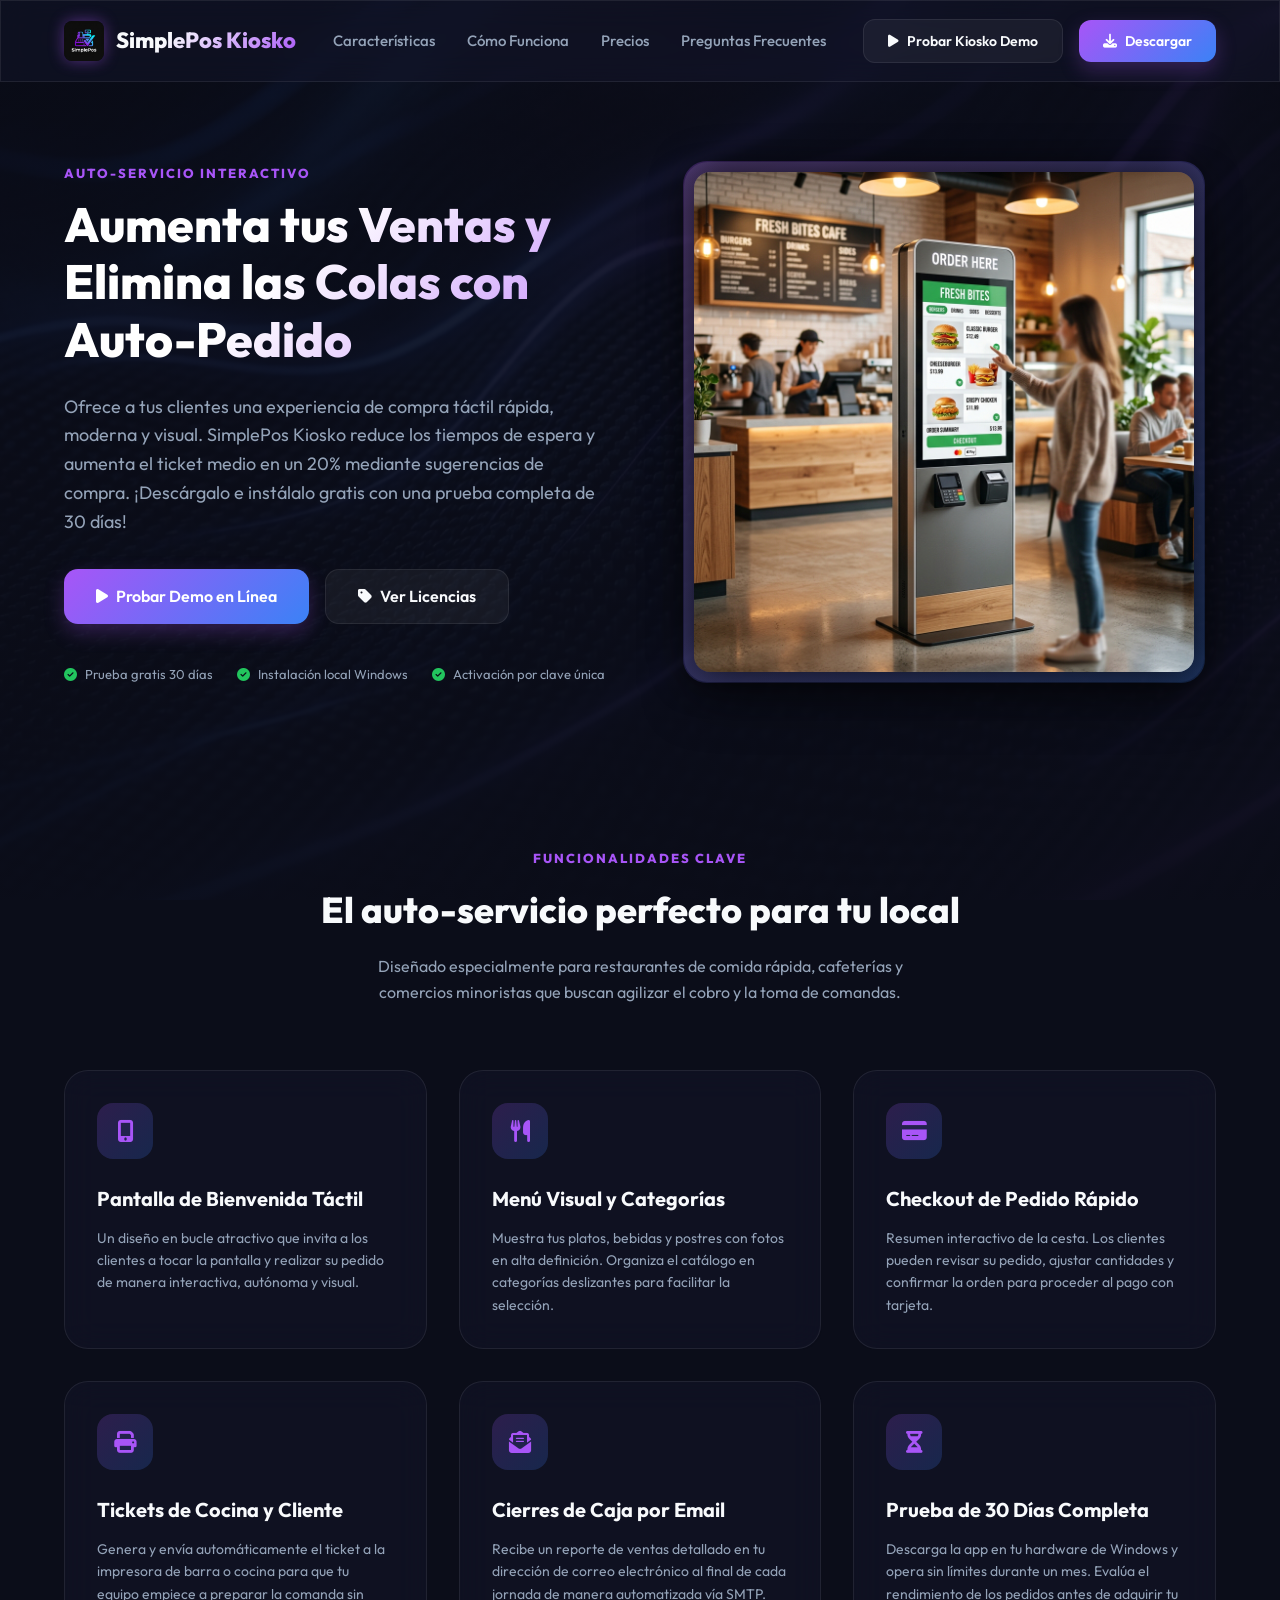
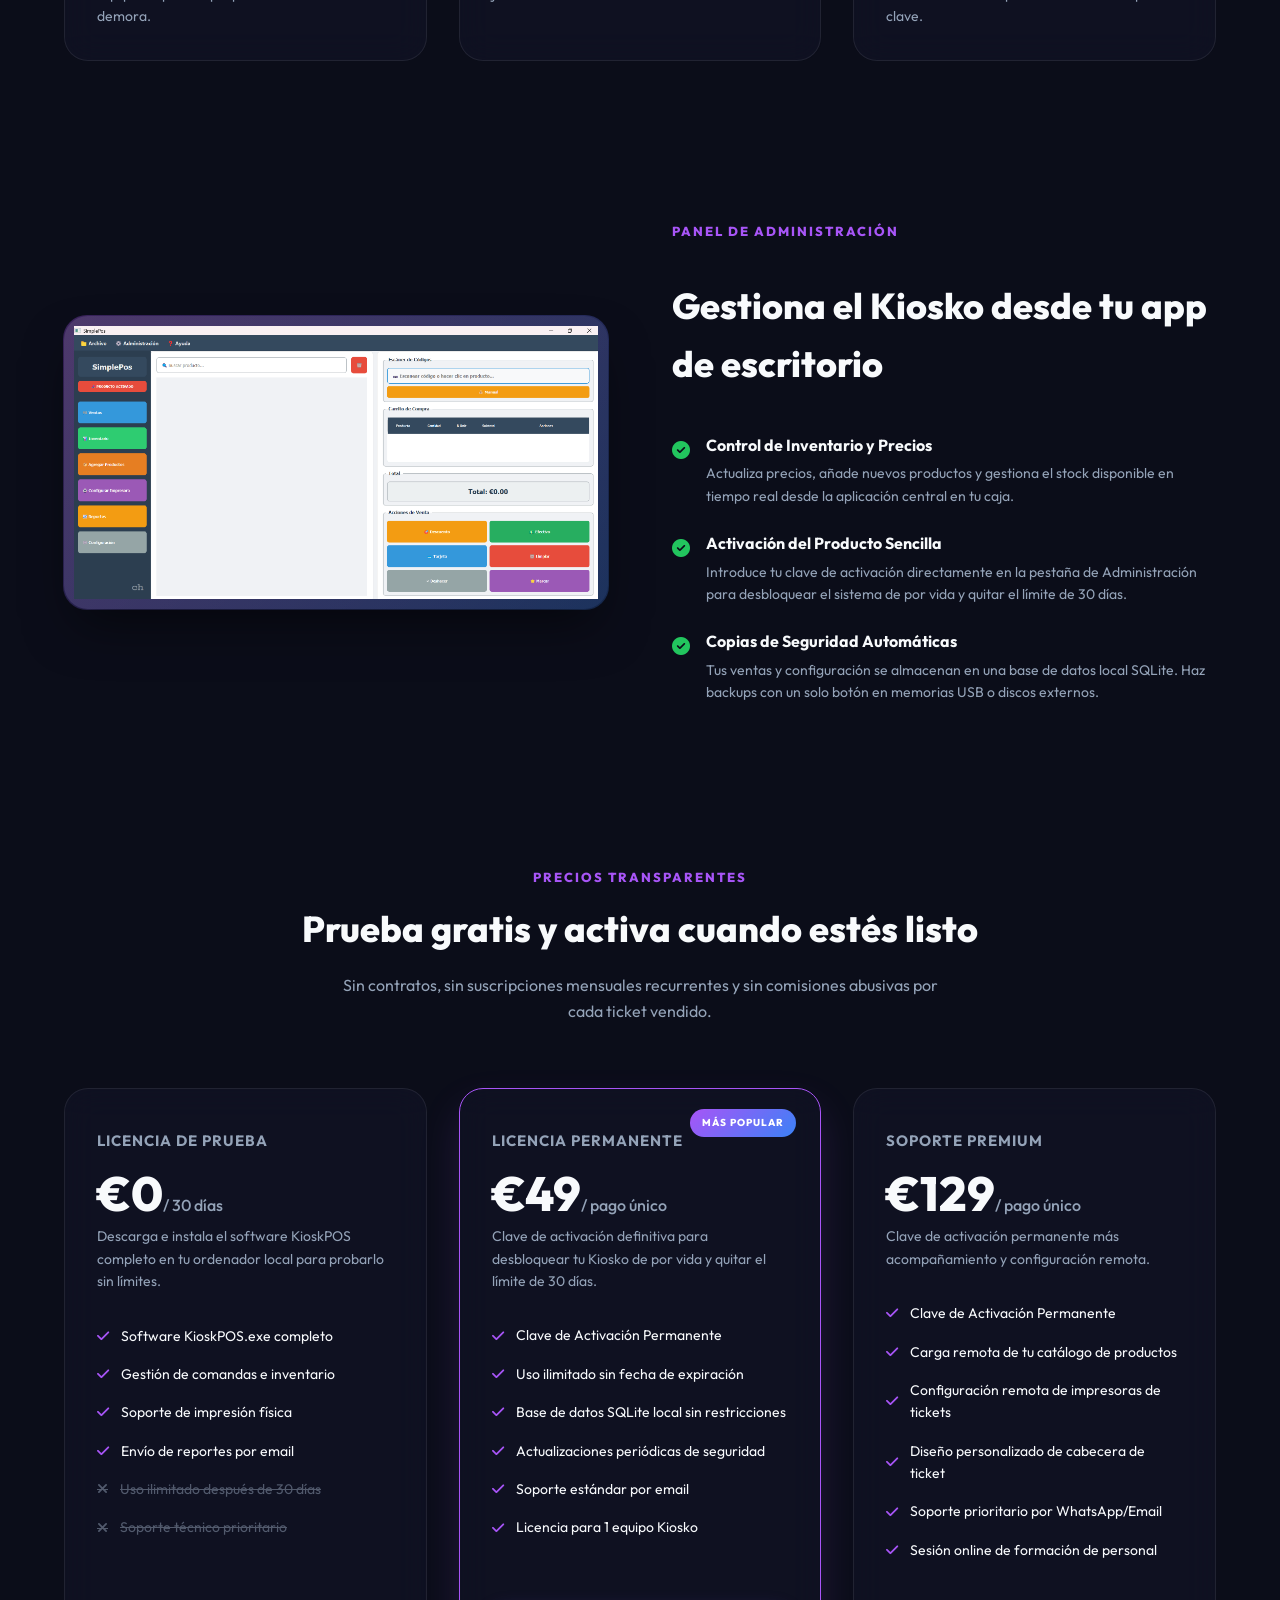
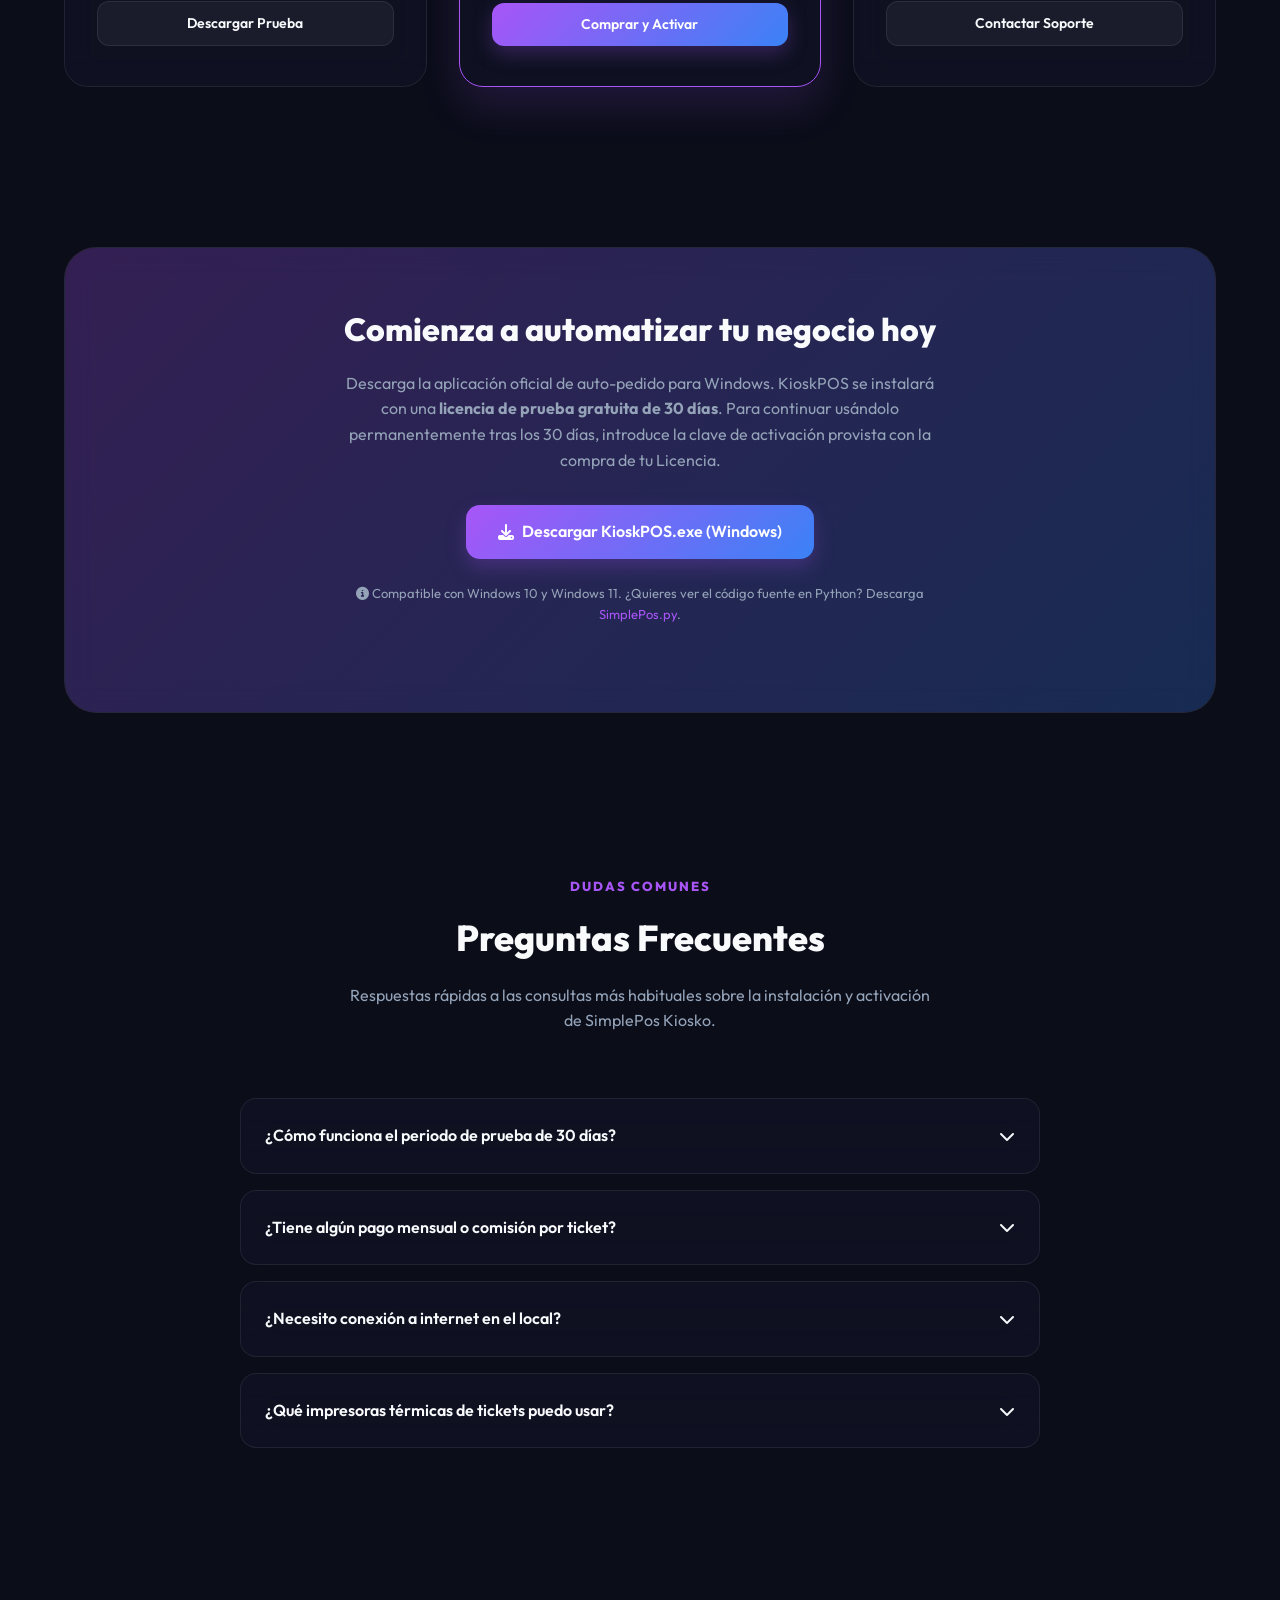
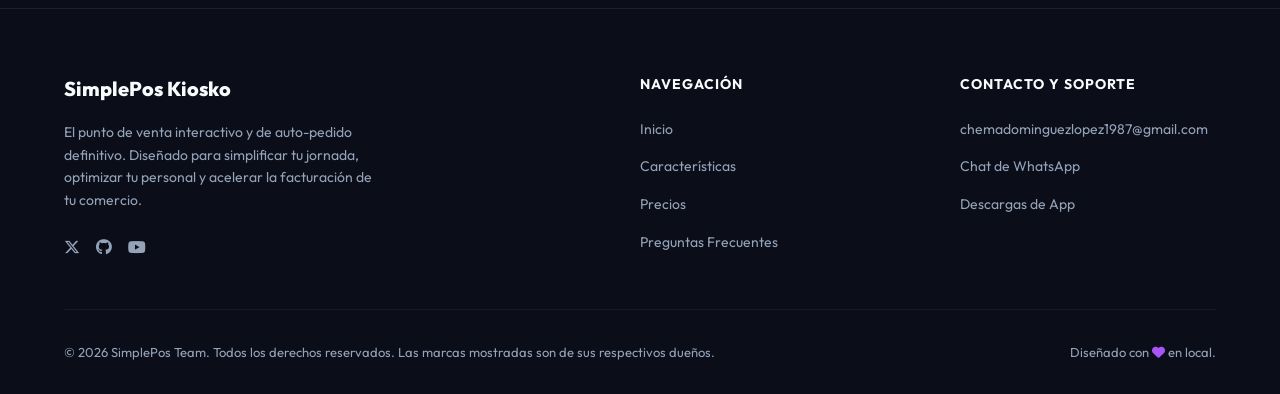
==== commit 4b2b794c: "upload: update index.html" ====
--- a/index.html
+++ b/index.html
@@ -363,7 +363,7 @@
                 <div class="footer-links">
                     <h4>Contacto y Soporte</h4>
                     <ul>
-                        <li><a href="mailto:soporte@simplepos.es">soporte@simplepos.es</a></li>
+                        <li><a href="mailto:chemadominguezlopez1987@gmail.com">chemadominguezlopez1987@gmail.com</a></li>
                         <li><a href="https://wa.me/34600000000" target="_blank">Chat de WhatsApp</a></li>
                         <li><a href="#download">Descargas de App</a></li>
                     </ul>
